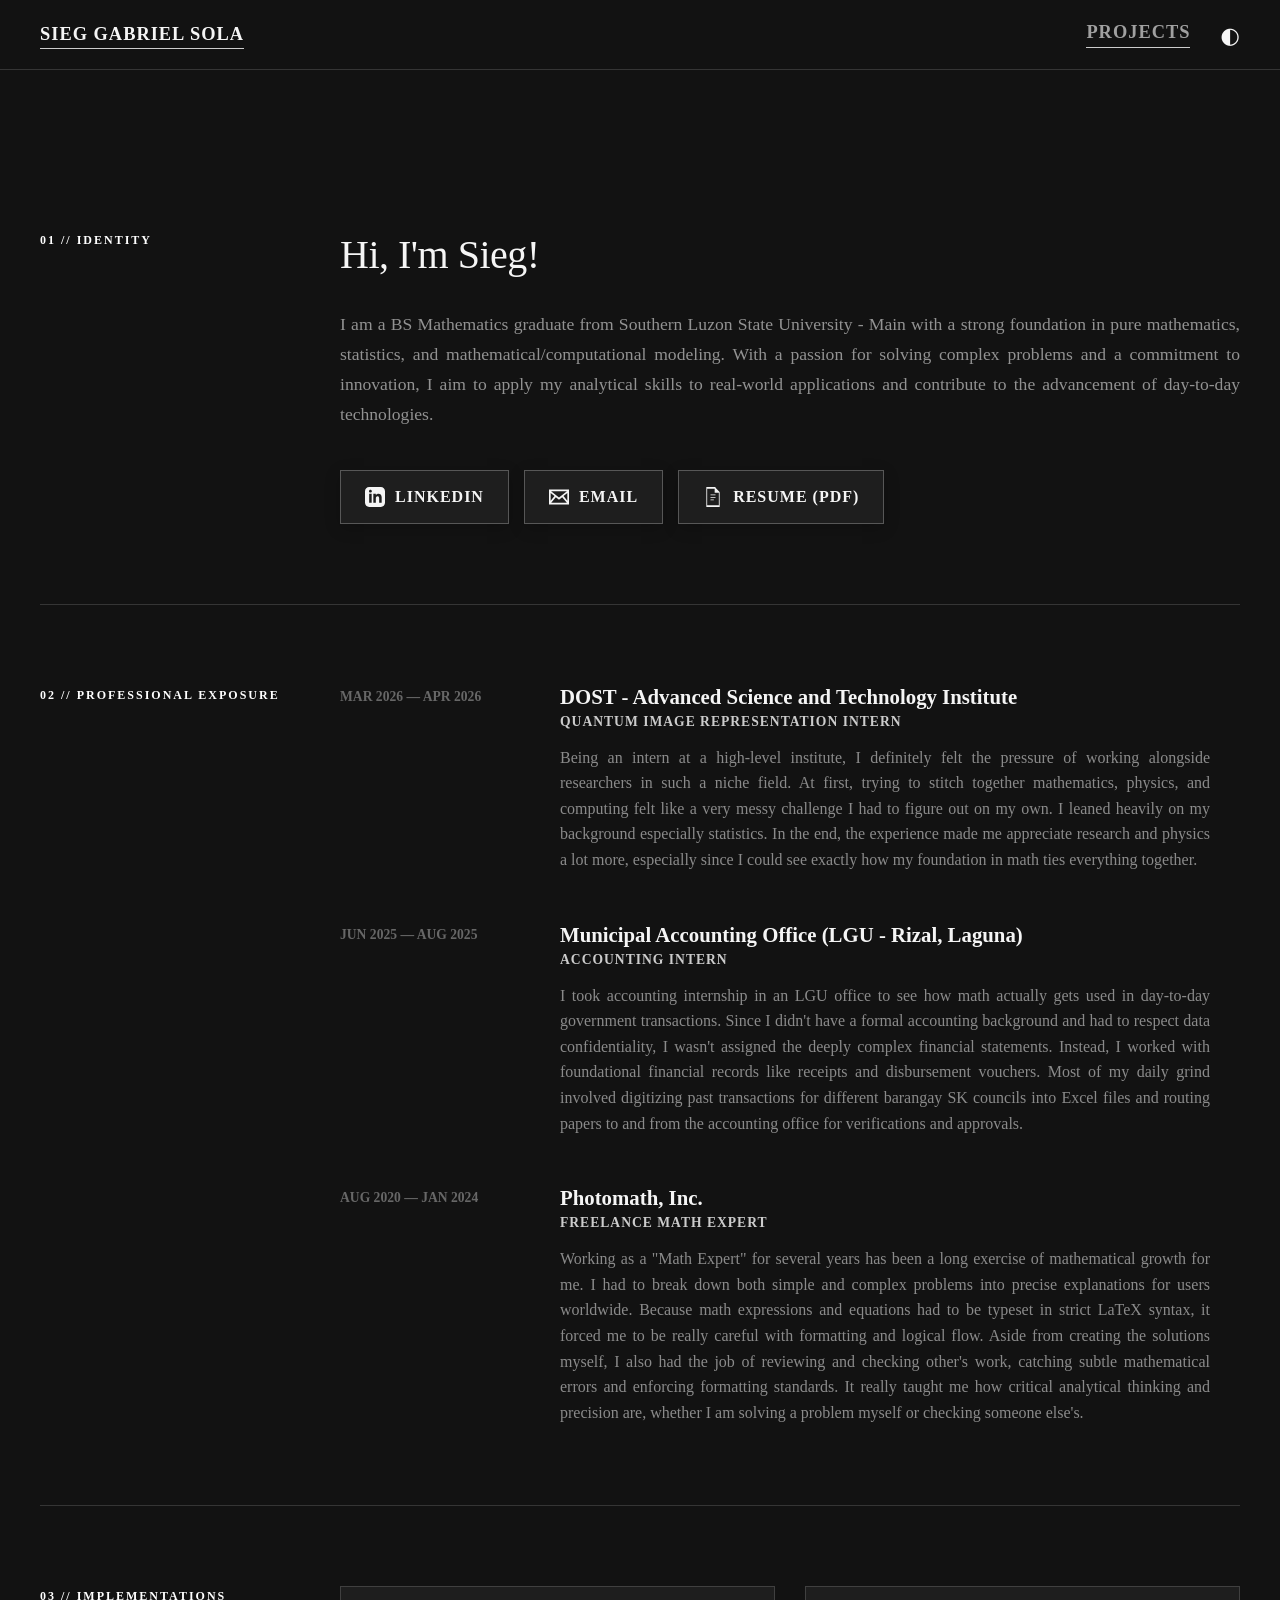
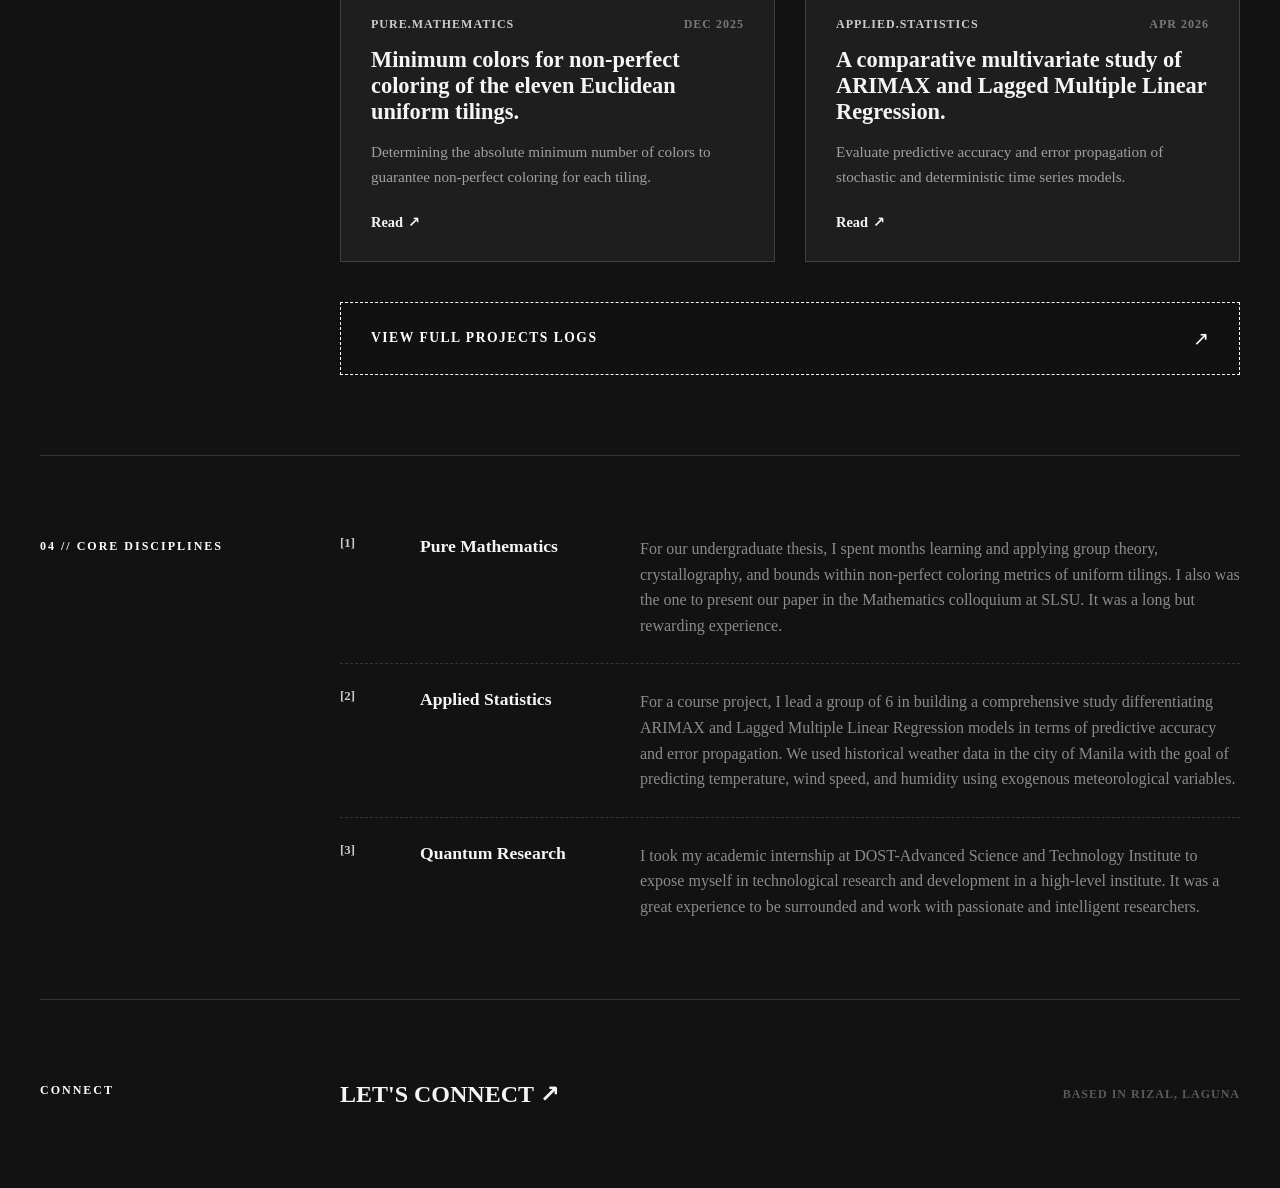
==== index.html @ 4a2f518e "revamp" ====
<!DOCTYPE html>
<html lang="en">

<head>
    <meta charset="UTF-8">
    <meta name="viewport" content="width=device-width, initial-scale=1.0">
    <title>Sieg Gabriel Sola</title>
    <link rel="stylesheet" href="style.css?v=2.0">
    <script>
        // Apply theme before paint to avoid flash
        (function() {
            var t = localStorage.getItem('theme') || 'dark';
            document.documentElement.setAttribute('data-theme', t);
        })();
    </script>
</head>

<body id="top">

    <nav class="top-banner">
        <div class="banner-inner">
            <div class="banner-brand">
                <a href="#top">Sieg Gabriel Sola</a>
            </div>
            <div class="banner-right">
                <a href="projects.html" class="nav-link">Projects</a>
                <button id="theme-toggle" class="theme-btn" aria-label="Toggle Theme">&#9680;</button>
            </div>
        </div>
    </nav>

    <div class="global-wrapper">

        <!-- 01 // IDENTITY -->
        <section class="intro-block">
            <div class="intro-grid">
                <div class="col-left">
                    <span class="section-index">01 // IDENTITY</span>
                </div>
                <div class="col-right">
                    <div class="identity-content">
                        <div class="identity-left-col">
                            <div class="identity-text">
                                <h1 class="hero-statement">
                                    Hi, I'm Sieg!
                                </h1>
                                <p class="hero-subtext">
                                    I am a BS Mathematics graduate from Southern Luzon State University - Main with a
                                    strong foundation in pure mathematics, statistics, and mathematical/computational
                                    modeling.
                                    With a passion for solving complex problems and a commitment to innovation,
                                    I aim to apply my analytical skills to real-world applications and contribute
                                    to the advancement of day-to-day technologies.
                                </p>
                            </div>
                            <div class="hero-action-links">
                                <a href="https://www.linkedin.com/in/sieg-gabriel-sola" target="_blank"
                                    class="hero-btn">
                                    <svg xmlns="http://www.w3.org/2000/svg" width="20" height="20" viewBox="0 0 24 24"
                                        fill="currentColor">
                                        <path
                                            d="M19 0h-14c-2.761 0-5 2.239-5 5v14c0 2.761 2.239 5 5 5h14c2.762 0 5-2.239 5-5v-14c0-2.761-2.238-5-5-5zm-11 19h-3v-11h3v11zm-1.5-12.268c-.966 0-1.75-.79-1.75-1.764s.784-1.764 1.75-1.764 1.75.79 1.75 1.764-.783 1.764-1.75 1.764zm13.5 12.268h-3v-5.604c0-3.368-4-3.113-4 0v5.604h-3v-11h3v1.765c1.396-2.586 7-2.777 7 2.476v6.759z" />
                                    </svg>
                                    LinkedIn
                                </a>
                                <a href="mailto:sieggabrielsola12@gmail.com" class="hero-btn">
                                    <svg xmlns="http://www.w3.org/2000/svg" width="20" height="20" viewBox="0 0 24 24"
                                        fill="currentColor">
                                        <path
                                            d="M0 3v18h24v-18h-24zm6.623 7.929l-4.623 5.712v-9.458l4.623 3.746zm-4.141-5.929h19.035l-9.517 7.713-9.518-7.713zm5.694 7.188l3.824 3.099 3.83-3.104 5.612 6.817h-18.779l5.513-6.812zm9.208-1.264l4.616-3.741v9.348l-4.616-5.607z" />
                                    </svg>
                                    Email
                                </a>
                                <a href="Sieg Gabriel Sola Resume.pdf" target="_blank" class="hero-btn">
                                    <svg xmlns="http://www.w3.org/2000/svg" width="20" height="20" viewBox="0 0 24 24"
                                        fill="currentColor">
                                        <path
                                            d="M14 2v5h5v15h-14v-20h9zm1-2h-11v24h16v-18l-5-5zm-2 16h-4v-1h4v1zm2-3h-6v-1h6v1zm0-3h-6v-1h6v1z" />
                                    </svg>
                                    Resume (PDF)
                                </a>
                            </div>
                        </div>
                    </div>
                </div>
            </div>
        </section>

        <!-- 02 // PROFESSIONAL EXPOSURE -->
        <section class="grid-section">
            <div class="section-row">
                <div class="col-left">
                    <span class="section-index">02 // PROFESSIONAL EXPOSURE</span>
                </div>
                <div class="col-right">

                    <div class="timeline-item">
                        <div class="timeline-meta">MAR 2026 &mdash; APR 2026</div>
                        <div class="timeline-body">
                            <h3>DOST - Advanced Science and Technology Institute</h3>
                            <span class="role-title">Quantum Image Representation Intern</span>
                            <p>Being an intern at a high-level institute, I definitely felt the
                                pressure of working alongside researchers in such a niche field.
                                At first, trying to stitch together mathematics, physics, and computing
                                felt like a very messy challenge I had to figure out on my own.
                                I leaned heavily on my background especially statistics. In the end,
                                the experience made me appreciate research and physics a lot more,
                                especially since I could see exactly how my foundation in math ties
                                everything together.
                            </p>
                        </div>
                    </div>

                    <div class="timeline-item">
                        <div class="timeline-meta">JUN 2025 &mdash; AUG 2025</div>
                        <div class="timeline-body">
                            <h3>Municipal Accounting Office (LGU - Rizal, Laguna)</h3>
                            <span class="role-title">ACCOUNTING INTERN</span>
                            <p>I took accounting internship in an LGU office to see how math actually
                                gets used in day-to-day government transactions. Since I didn't have a formal
                                accounting background and had to respect data confidentiality, I wasn't assigned
                                the deeply complex financial statements. Instead, I worked with foundational financial
                                records
                                like receipts and disbursement vouchers. Most of my daily grind involved digitizing
                                past transactions for different barangay SK councils into Excel files and routing
                                papers to and from the accounting office for verifications and approvals.
                            </p>
                        </div>
                    </div>

                    <div class="timeline-item">
                        <div class="timeline-meta">AUG 2020 &mdash; JAN 2024</div>
                        <div class="timeline-body">
                            <h3>Photomath, Inc.</h3>
                            <span class="role-title">FREELANCE MATH EXPERT</span>
                            <p>Working as a "Math Expert" for several years has been a long exercise of mathematical
                                growth for me. I had to break down both simple and complex problems into precise
                                explanations for users worldwide. Because math expressions and equations had to be
                                typeset in
                                strict LaTeX syntax, it forced me to be really careful with formatting and logical flow.
                                Aside
                                from creating the solutions myself, I also had the job of reviewing and checking other's
                                work, catching subtle mathematical errors and enforcing formatting standards. It really
                                taught me how
                                critical analytical thinking and precision are, whether I am solving a problem myself or
                                checking
                                someone else's.
                            </p>
                        </div>
                    </div>

                </div>
            </div>
        </section>

        <!-- 03 // INVENTIONS -->
        <section class="grid-section" id="projects-hook">
            <div class="section-row">
                <div class="col-left">
                    <span class="section-index">03 // IMPLEMENTATIONS</span>
                </div>
                <div class="col-right">
                    <div class="projects-hook-container">
                        <a href="projects.html#tiling" class="project-hook-item">
                            <div class="project-header">
                                <span class="project-tag-yellow">PURE.MATHEMATICS</span>
                                <span class="project-date">DEC 2025</span>
                            </div>
                            <h3 class="project-title">Minimum colors for non-perfect coloring of the eleven Euclidean
                                uniform tilings.</h3>
                            <p class="project-summary">Determining the absolute minimum number of colors to guarantee
                                non-perfect coloring for each tiling.</p>
                            <span class="project-explore-link">Read <span class="btn-arrow">&#x2197;</span></span>
                        </a>

                        <a href="projects.html#weather" class="project-hook-item">
                            <div class="project-header">
                                <span class="project-tag-yellow">APPLIED.STATISTICS</span>
                                <span class="project-date">APR 2026</span>
                            </div>
                            <h3 class="project-title">A comparative multivariate study of ARIMAX and Lagged Multiple
                                Linear Regression.</h3>
                            <p class="project-summary">Evaluate predictive accuracy and error propagation of stochastic
                                and deterministic time series models.</p>
                            <span class="project-explore-link">Read <span class="btn-arrow">&#x2197;</span></span>
                        </a>
                    </div>

                    <div class="projects-redirect-cta">
                        <a href="projects.html" class="big-redirect-btn">
                            <span class="btn-text">VIEW FULL PROJECTS LOGS</span>
                            <span class="btn-arrow">&#x2197;</span>
                        </a>
                    </div>
                </div>
            </div>
        </section>

        <!-- 04 // DOMAINS -->
        <section class="grid-section">
            <div class="section-row">
                <div class="col-left">
                    <span class="section-index">04 // CORE DISCIPLINES</span>
                </div>
                <div class="col-right">
                    <div class="metrics-container">
                        <div class="metric-row">
                            <span class="metric-num">[1]</span>
                            <span class="metric-label">Pure Mathematics</span>
                            <p class="metric-desc">For our undergraduate thesis, I spent months learning and applying
                                group theory, crystallography, and bounds within
                                non-perfect coloring metrics of uniform tilings. I also was the one to present our paper
                                in the Mathematics colloquium at SLSU. It was a long but rewarding experience.
                            </p>
                        </div>
                        <div class="metric-row">
                            <span class="metric-num">[2]</span>
                            <span class="metric-label">Applied Statistics</span>
                            <p class="metric-desc">For a course project, I lead a group of 6 in building a comprehensive
                                study differentiating ARIMAX and Lagged Multiple Linear Regression models in terms of
                                predictive accuracy and error propagation. We used historical weather data in the city
                                of Manila
                                with the goal of
                                predicting temperature, wind speed, and humidity using exogenous meteorological
                                variables.
                            </p>
                        </div>
                        <div class="metric-row">
                            <span class="metric-num">[3]</span>
                            <span class="metric-label">Quantum Research</span>
                            <p class="metric-desc">I took my academic internship at DOST-Advanced Science and
                                Technology Institute to expose myself in technological research and development
                                in a high-level institute. It was a great experience to be surrounded and work with
                                passionate and intelligent researchers.
                            </p>
                        </div>
                    </div>
                </div>
            </div>
        </section>

        <!-- 05 // FOOTPRINT -->
        <footer class="site-footer">
            <div class="footer-grid">
                <div class="col-left">
                    <span class="section-index">CONNECT</span>
                </div>
                <div class="col-right contact-footer">
                    <a href="mailto:sieggabrielsola12@gmail.com" class="action-link">LET'S CONNECT <span class="btn-arrow">&#x2197;</span></a>
                    <span class="copyright">BASED IN RIZAL, LAGUNA</span>
                </div>
            </div>
        </footer>

    </div>

    <script>
        document.addEventListener('DOMContentLoaded', () => {
            const themeToggle = document.getElementById('theme-toggle');
            if (themeToggle) {
                themeToggle.addEventListener('click', () => {
                    const current = document.documentElement.getAttribute('data-theme');
                    const next = current === 'dark' ? 'light' : 'dark';
                    document.documentElement.setAttribute('data-theme', next);
                    localStorage.setItem('theme', next);
                });
            }
        });

        // Sync theme across tabs
        window.addEventListener('storage', (e) => {
            if (e.key === 'theme') {
                document.documentElement.setAttribute('data-theme', e.newValue);
            }
        });
    </script>
</body>

</html>
---- style.css ----
@import url('https://fonts.googleapis.com/css2?family=Lora:ital,wght@0,400..700;1,400..700&display=swap');

/* Clean Editorial Structural Palette (Monochrome NYT Theme) */
:root {
    --canvas: #FFFFFF;
    --canvas-card: #F8F9FA;
    --ink-dark: #121212;
    --ink-muted: #555555;
    --accent-primary: #000000;
    --accent-secondary: #333333;
    --grid-line: rgba(0, 0, 0, 0.1);
}

[data-theme="dark"] {
    --canvas: #121212;
    --canvas-card: #1E1E1E;
    --ink-dark: #F5F5F5;
    --ink-muted: #A0A0A0;
    --accent-primary: #FFFFFF;
    --accent-secondary: #CCCCCC;
    --grid-line: rgba(255, 255, 255, 0.15);
}

/* Reset and Global Parameters */
* {
    margin: 0;
    padding: 0;
    box-sizing: border-box;
}

html {
    scroll-behavior: smooth;
    font-family: Georgia, serif;
    background-color: var(--canvas);
    color: var(--ink-dark);
    scrollbar-color: var(--accent-secondary) var(--canvas);
    scrollbar-width: thin;
}

::-webkit-scrollbar {
    width: 8px;
}

::-webkit-scrollbar-track {
    background: var(--canvas);
}

::-webkit-scrollbar-thumb {
    background: var(--accent-secondary);
    border-radius: 4px;
}

::-webkit-scrollbar-thumb:hover {
    background: var(--accent-primary);
}

body {
    padding-top: 110px;
    background-color: var(--canvas);
    color: var(--ink-dark);
    transition: background-color 0.3s ease, color 0.3s ease;
}

/* Top Opaque Minimal Banner */
.top-banner {
    position: fixed;
    top: 0;
    left: 0;
    right: 0;
    width: 100%;
    height: 70px;
    background: var(--canvas);
    border-bottom: 1px solid var(--grid-line);
    color: var(--ink-dark);
    z-index: 100;
    display: flex;
    align-items: center;
    transition: background-color 0.3s ease, border-color 0.3s ease;
}

/* Theme Toggle Button */
.theme-btn {
    background: none;
    border: none;
    color: var(--ink-dark);
    font-size: 1.4rem;
    cursor: pointer;
    margin-left: 30px;
    display: flex;
    align-items: center;
    justify-content: center;
    transition: transform 0.3s ease, color 0.3s ease;
    padding: 0;
    font-family: system-ui, -apple-system, sans-serif;
}

.theme-btn:hover {
    transform: rotate(20deg) scale(1.1);
    color: var(--accent-secondary);
}

.banner-inner {
    width: 100%;
    max-width: 1300px;
    margin: 0 auto;
    padding: 0 40px;
    display: flex;
    justify-content: space-between;
    align-items: center;
}

.banner-left {
    display: flex;
    justify-content: flex-start;
}

.banner-right {
    display: flex;
    justify-content: flex-end;
}

.banner-brand {
    font-family: Georgia, serif;
    font-size: 1.15rem;
    font-weight: 700;
    letter-spacing: 1px;
    text-transform: uppercase;
    text-align: center;
}

.banner-brand a {
    color: var(--ink-dark);
    text-decoration: none;
    position: relative;
    padding-bottom: 4px;
    border-bottom: 1.5px solid var(--accent-secondary);
    transition: all 0.2s ease;
}

.banner-brand a:hover {
    color: var(--ink-dark);
    text-shadow: 0 0 10px rgba(100, 100, 100, 0.8), 0 0 20px rgba(0, 0, 0, 0.5);
    border-bottom-color: var(--accent-primary);
}

.nav-link {
    font-family: Georgia, serif;
    font-size: 1.15rem;
    font-weight: 700;
    letter-spacing: 1px;
    text-decoration: none;
    color: var(--ink-muted);
    text-transform: uppercase;
    position: relative;
    padding-bottom: 4px;
    border-bottom: 1.5px solid var(--accent-secondary);
    transition: all 0.2s ease;
}

.nav-link:hover {
    color: var(--ink-dark);
    text-shadow: 0 0 10px rgba(100, 100, 100, 0.8), 0 0 20px rgba(0, 0, 0, 0.5);
    border-bottom-color: var(--accent-primary);
}

.nav-link.active {
    color: var(--accent-primary);
    border-bottom-color: var(--accent-primary);
}

/* Header Swap Animations for SPA Transition Feel */
@keyframes slideBrandFromRight {
    from {
        transform: translateX(180px);
        opacity: 0.3;
    }

    to {
        transform: translateX(0);
        opacity: 1;
    }
}

@keyframes slideLinkFromLeft {
    from {
        transform: translateX(-180px);
        opacity: 0.3;
    }

    to {
        transform: translateX(0);
        opacity: 1;
    }
}

.top-banner .banner-brand {
    animation: slideBrandFromRight 0.8s cubic-bezier(0.16, 1, 0.3, 1) forwards;
}

.top-banner .banner-right {
    animation: slideLinkFromLeft 0.8s cubic-bezier(0.16, 1, 0.3, 1) forwards;
}

/* Base Structural Grid Blueprint */
.global-wrapper {
    max-width: 1300px;
    margin: 0 auto;
    padding: 0 40px;
}

/* Asymmetric Columns Configuration */
.intro-grid,
.section-row,
.footer-grid {
    display: grid;
    grid-template-columns: 25% 75%;
    padding: 80px 0;
    border-top: 1px solid var(--grid-line);
}

/* Left Column: Fixed structural anchors */
.col-left {
    padding-right: 20px;
}

.section-index {
    font-size: 0.75rem;
    font-weight: 700;
    letter-spacing: 2px;
    color: var(--accent-primary);
}

/* Section 1 Specifications: The Identity Statement */
.intro-block {
    margin-top: 40px;
}

.intro-block .intro-grid {
    border-top: none;
    /* First block has clean headspace */
}

.identity-content {
    display: grid;
    grid-template-columns: 1fr;
    gap: 40px;
    align-items: stretch;
    max-width: 900px;
}

.hero-statement {
    font-size: 2.5rem;
    font-weight: 500;
    line-height: 1.25;
    letter-spacing: -0.5px;
    color: var(--ink-dark);
}

.hero-subtext {
    margin-top: 30px;
    font-size: 1.1rem;
    line-height: 1.7;
    color: var(--ink-muted);
    opacity: 0.9;
    text-align: justify;
}

/* Hero Action Links */
.hero-action-links {
    display: flex;
    flex-direction: row;
    flex-wrap: wrap;
    gap: 15px;
    margin-top: 40px;
    justify-content: flex-start;
}

.hero-btn svg {
    margin-right: 10px;
    transition: transform 0.3s cubic-bezier(0.16, 1, 0.3, 1);
}

.hero-btn:hover svg {
    transform: scale(1.15) rotate(-5deg);
}

.hero-btn {
    display: flex;
    align-items: center;
    justify-content: center;
    background-color: rgba(255, 255, 255, 0.05);
    border: 1px solid rgba(255, 255, 255, 0.25);
    border-radius: 0px;
    padding: 16px 24px;
    color: var(--ink-dark);
    text-decoration: none;
    font-size: 1rem;
    font-weight: 600;
    letter-spacing: 1px;
    text-transform: uppercase;
    transition: all 0.3s cubic-bezier(0.16, 1, 0.3, 1);
    box-shadow: 0 4px 15px rgba(0, 0, 0, 0.2);
}

.hero-btn:hover {
    border-color: var(--accent-secondary);
    color: var(--canvas);
    background-color: var(--accent-secondary);
    transform: translateY(-3px);
    box-shadow:
        0 10px 25px rgba(100, 100, 100, 0.25),
        0 0 0 1px var(--accent-secondary);
}

/* Section 2 Specifications: Domain Split Metrics */
.metrics-container {
    display: flex;
    flex-direction: column;
}

.metric-row {
    display: grid;
    grid-template-columns: 80px 220px 1fr;
    padding: 25px 0;
    border-bottom: 1px dashed var(--grid-line);
}

.metric-row:first-child {
    padding-top: 0;
}

.metric-row:last-child {
    border-bottom: none;
    padding-bottom: 0;
}

.metric-num {
    font-size: 0.8rem;
    font-weight: 700;
    color: var(--accent-secondary);
}

.metric-label {
    font-size: 1.1rem;
    font-weight: 600;
    color: var(--ink-dark);
}

.metric-desc {
    font-size: 1rem;
    line-height: 1.6;
    color: var(--ink-muted);
    opacity: 0.85;
}

/* Section 3 Specifications: Clean Chronology Timeline */
.timeline-item {
    display: grid;
    grid-template-columns: 220px 1fr;
    margin-bottom: 50px;
}

.timeline-item:last-child {
    margin-bottom: 0;
}

.timeline-meta {
    font-size: 0.85rem;
    font-weight: 700;
    color: var(--ink-muted);
    opacity: 0.6;
    padding-top: 4px;
}

.timeline-body h3 {
    font-size: 1.3rem;
    font-weight: 600;
    color: var(--ink-dark);
}

.role-title {
    display: inline-block;
    font-size: 0.85rem;
    font-weight: 600;
    text-transform: uppercase;
    letter-spacing: 1px;
    color: var(--accent-secondary);
    margin: 5px 0 15px 0;
}

.timeline-body p {
    font-size: 1rem;
    line-height: 1.6;
    color: var(--ink-muted);
    opacity: 0.85;
    max-width: 650px;
    text-align: justify;
}

/* Footer Specifications */
.contact-footer {
    display: flex;
    justify-content: space-between;
    align-items: center;
}

.action-link {
    font-size: 1.5rem;
    font-weight: 700;
    color: var(--ink-dark);
    text-decoration: none;
    transition: color 0.2s ease;
}

.action-link:hover {
    color: var(--accent-secondary);
}

.copyright {
    font-size: 0.75rem;
    font-weight: 600;
    letter-spacing: 1px;
    color: var(--ink-muted);
    opacity: 0.5;
}

/* Responsive Framework for Mobile viewports */
@media (max-width: 850px) {
    body {
        padding-top: 96px;
    }

    .top-banner {
        top: 16px;
        left: 16px;
        right: 16px;
        width: calc(100% - 32px);
        height: 64px;
        border-radius: 32px;
    }

    .global-wrapper {
        padding: 0 24px;
    }

    .banner-inner {
        padding: 0 20px;
        display: flex;
        justify-content: space-between;
        align-items: center;
    }

    .banner-left {
        display: none;
    }

    .banner-brand {
        font-size: 1rem;
        text-align: left;
    }

    .intro-grid,
    .section-row,
    .footer-grid {
        grid-template-columns: 1fr;
        gap: 20px;
        padding: 50px 0;
    }

    .hero-statement {
        font-size: 1.8rem;
    }

    .identity-content {
        grid-template-columns: 1fr;
        gap: 30px;
    }

    .profile-frame {
        max-width: 280px;
        margin: 0 auto;
        aspect-ratio: 3/4;
    }

    .metric-row {
        grid-template-columns: 1fr;
        gap: 8px;
        padding: 20px 0;
    }

    .metric-num {
        margin-bottom: 4px;
    }

    .timeline-item {
        grid-template-columns: 1fr;
        gap: 10px;
        margin-bottom: 40px;
    }

    .contact-footer {
        flex-direction: column;
        align-items: flex-start;
        gap: 30px;
    }
}

/* Projects Hook Section Styling */
.projects-hook-container {
    display: grid;
    grid-template-columns: repeat(2, 1fr);
    gap: 30px;
    margin-bottom: 40px;
}

.project-hook-item {
    background-color: var(--canvas-card);
    border: 1px solid var(--grid-line);
    border-radius: 0;
    padding: 30px;
    display: flex;
    flex-direction: column;
    transition: all 0.3s cubic-bezier(0.16, 1, 0.3, 1);
    text-decoration: none;
}

.project-hook-item:hover {
    transform: translateY(-4px);
    border-color: var(--accent-primary);
    box-shadow: 0 10px 30px rgba(0, 0, 0, 0.05);
}

.project-header {
    display: flex;
    justify-content: space-between;
    align-items: center;
    margin-bottom: 15px;
    font-size: 0.75rem;
    font-weight: 700;
    letter-spacing: 1px;
}

.project-tag-yellow {
    color: var(--accent-secondary);
    font-family: Georgia, serif;
}

.project-tag-green {
    color: var(--accent-primary);
    font-family: Georgia, serif;
}

.project-date {
    color: var(--ink-muted);
    opacity: 0.7;
}

.project-title {
    font-size: 1.4rem;
    font-weight: 600;
    margin-bottom: 15px;
    color: var(--ink-dark);
}

.project-summary {
    font-size: 0.95rem;
    line-height: 1.6;
    color: var(--ink-muted);
    margin-bottom: 25px;
    flex-grow: 1;
}

.project-explore-link {
    font-size: 0.9rem;
    font-weight: 600;
    color: var(--ink-dark);
    text-decoration: none;
    display: inline-flex;
    align-items: center;
    gap: 5px;
    transition: color 0.2s ease;
}

.project-explore-link:hover {
    color: var(--accent-primary);
}

/* Giant Redirect CTA */
.projects-redirect-cta {
    margin-top: 20px;
}

.big-redirect-btn {
    display: flex;
    justify-content: space-between;
    align-items: center;
    background-color: rgba(0, 0, 0, 0.04);
    border: 1px dashed var(--accent-primary);
    padding: 24px 30px;
    border-radius: 0;
    text-decoration: none;
    transition: all 0.2s ease;
}

.big-redirect-btn:hover {
    background-color: rgba(0, 0, 0, 0.08);
    border-style: solid;
    box-shadow: 0 0 15px rgba(0, 0, 0, 0.1);
}

.big-redirect-btn .btn-text {
    font-size: 0.85rem;
    font-weight: 700;
    letter-spacing: 1.5px;
    color: var(--accent-primary);
}

.btn-arrow {
    font-family: system-ui, -apple-system, sans-serif;
}

.big-redirect-btn .btn-arrow {
    font-size: 1.2rem;
    color: var(--accent-primary);
    transition: transform 0.2s ease;
}

.big-redirect-btn:hover .btn-arrow {
    transform: translate(3px, -3px);
    color: var(--accent-secondary);
}

/* Blogspot Archive Layout */
.blog-header {
    text-align: center;
    padding: 60px 0 40px 0;
    border-bottom: 1px solid var(--grid-line);
    margin-bottom: 40px;
}

.blog-title {
    font-family: Georgia, serif;
    font-size: 2.2rem;
    font-weight: 600;
    letter-spacing: -0.5px;
    color: var(--ink-dark);
    margin-bottom: 10px;
}

.blog-description {
    font-size: 1.1rem;
    color: var(--ink-muted);
    max-width: 600px;
    margin: 0 auto;
    line-height: 1.6;
}

.blog-container {
    display: block;
    padding-bottom: 80px;
}

.blog-main {
    display: flex;
    flex-direction: column;
    gap: 50px;
}

.blog-post {
    border-bottom: 1px solid var(--grid-line);
    padding: 20px 0;
    transition: all 0.4s ease;
}

.blog-post:last-child {
    border-bottom: 1px solid var(--grid-line);
}

.post-meta {
    font-size: 0.8rem;
    font-weight: 700;
    color: var(--accent-secondary);
    letter-spacing: 1.5px;
    margin-bottom: 15px;
    display: flex;
    align-items: center;
    gap: 15px;
    flex-wrap: wrap;
}

.post-meta .post-date {
    color: var(--ink-muted);
    opacity: 0.7;
}

.post-title {
    font-family: Georgia, serif;
    font-size: 1.8rem;
    font-weight: 600;
    color: var(--ink-dark);
    margin-bottom: 20px;
    line-height: 1.3;
}

.post-content {
    font-size: 1.05rem;
    line-height: 1.8;
    color: var(--ink-muted);
}

.post-content p {
    margin-bottom: 20px;
    text-align: justify;
}

.post-content h4 {
    font-family: Georgia, serif;
    font-size: 1.3rem;
    color: var(--ink-dark);
    margin: 30px 0 15px 0;
}

.post-content code {
    font-family: Georgia, serif;
    background-color: var(--canvas-card);
    padding: 2px 6px;
    border-radius: 4px;
    color: var(--accent-secondary);
    font-size: 0.9em;
}

.post-content pre {
    background-color: var(--canvas-card);
    border: 1px solid var(--grid-line);
    padding: 20px;
    border-radius: 6px;
    overflow-x: auto;
    margin: 25px 0;
}

.post-content pre code {
    background-color: transparent;
    padding: 0;
    color: #e2e8f0;
}

/* Post Tiling Mock Graphic */
.tiling-graphic {
    background-color: var(--canvas-card);
    border: 1px solid var(--grid-line);
    height: 180px;
    border-radius: 6px;
    margin: 20px 0;
    display: flex;
    align-items: center;
    justify-content: center;
    position: relative;
    overflow: hidden;
}

.tiling-grid-mock {
    display: grid;
    grid-template-columns: repeat(8, 40px);
    grid-template-rows: repeat(4, 40px);
    gap: 4px;
    opacity: 0.85;
}

.tile {
    width: 40px;
    height: 40px;
    border: 1px solid rgba(255, 255, 255, 0.15);
    background-color: rgba(0, 0, 0, 0.05);
    transition: all 0.3s ease;
}

.tile.active-green {
    background-color: rgba(0, 0, 0, 0.3);
    border-color: var(--accent-primary);
}

.tile.active-gold {
    background-color: rgba(100, 100, 100, 0.25);
    border-color: var(--accent-secondary);
}

.post-footer {
    display: flex;
    justify-content: space-between;
    align-items: center;
    margin-top: 30px;
    font-size: 0.85rem;
    font-weight: 700;
}

.post-tags {
    display: flex;
    gap: 10px;
}

.tag-badge {
    background-color: var(--canvas-card);
    border: 1px solid var(--grid-line);
    color: var(--ink-muted);
    padding: 4px 10px;
    border-radius: 12px;
    text-transform: uppercase;
    font-size: 0.7rem;
    letter-spacing: 1px;
}

/* Blog Sidebar */
.blog-sidebar {
    display: flex;
    flex-direction: column;
    gap: 40px;
}

.sidebar-widget {
    background-color: var(--canvas-card);
    border: 1px solid var(--grid-line);
    border-radius: 8px;
    padding: 25px;
}

.widget-title {
    font-family: Georgia, serif;
    font-size: 0.85rem;
    font-weight: 700;
    letter-spacing: 1.5px;
    color: var(--accent-primary);
    border-bottom: 1px solid var(--grid-line);
    padding-bottom: 12px;
    margin-bottom: 15px;
    text-transform: uppercase;
}

.profile-widget {
    display: flex;
    flex-direction: column;
    align-items: center;
    text-align: center;
}

.profile-avatar {
    width: 80px;
    height: 80px;
    border-radius: 50%;
    background: linear-gradient(135deg, var(--accent-primary), var(--accent-secondary));
    margin-bottom: 15px;
    display: flex;
    align-items: center;
    justify-content: center;
    font-family: Georgia, serif;
    font-size: 2.2rem;
    color: var(--canvas);
    font-weight: bold;
}

.profile-name {
    font-family: Georgia, serif;
    font-size: 1.2rem;
    color: var(--ink-dark);
    margin-bottom: 8px;
}

.profile-bio {
    font-size: 0.85rem;
    line-height: 1.6;
    color: var(--ink-muted);
    margin-bottom: 15px;
}

.profile-location {
    font-size: 0.75rem;
    font-weight: 700;
    color: var(--accent-secondary);
    letter-spacing: 1px;
}

.archive-list,
.labels-list {
    list-style: none;
}

.archive-list li,
.labels-list li {
    margin-bottom: 12px;
    font-size: 0.9rem;
}

.archive-list li:last-child,
.labels-list li:last-child {
    margin-bottom: 0;
}

.archive-link,
.label-link {
    text-decoration: none;
    color: var(--ink-muted);
    display: flex;
    justify-content: space-between;
    transition: color 0.2s ease;
}

.archive-link:hover,
.label-link:hover {
    color: var(--accent-secondary);
}

.link-count {
    color: var(--accent-primary);
    font-weight: bold;
}

@media (max-width: 992px) {
    .blog-container {
        grid-template-columns: 1fr;
        gap: 40px;
    }
}

@media (max-width: 768px) {
    .projects-hook-container {
        grid-template-columns: 1fr;
        gap: 20px;
    }

    .blog-title {
        font-size: 1.8rem;
    }

    .post-title {
        font-size: 1.5rem;
    }
}

@media (max-width: 600px) {
    .banner-brand {
        font-size: 0.85rem;
    }

    .nav-link {
        font-size: 0.85rem;
        letter-spacing: 1px;
    }

    .hero-action-links {
        flex-direction: column;
        align-items: stretch;
    }

    .hero-btn {
        width: 100%;
        justify-content: center;
    }
}

/* Interactive Projects Page Accordion & TOC Widget Styling */
.post-clickable-title {
    cursor: pointer;
    padding: 20px 0;
    transition: all 0.3s ease;
    border-bottom: 1px dashed var(--grid-line);
}

.blog-post .post-clickable-title {
    border-bottom: none;
}

.post-clickable-title:hover .post-title {
    color: var(--accent-primary);
    text-shadow: 0 0 10px rgba(0, 0, 0, 0.25);
}

.blog-post {
}

.post-content-expandable {
    display: none;
    position: relative;
    padding-top: 30px;
}

.blog-post.expanded .post-content-expandable {
    display: block;
}

/* Sidebar TOC Widget styles */
.blog-sidebar {
    position: sticky;
    top: 120px;
    height: fit-content;
}

.toc-widget {
    background-color: var(--canvas-card);
    border: 1px solid var(--grid-line);
    border-radius: 8px;
    padding: 16px 20px;
}

.toc-list {
    list-style: none;
    display: flex;
    flex-direction: column;
    gap: 10px;
}

.toc-link {
    display: flex;
    align-items: center;
    gap: 10px;
    font-family: Georgia, serif;
    font-size: 0.85rem;
    font-weight: 700;
    text-transform: uppercase;
    text-decoration: none;
    color: var(--ink-muted);
    padding: 8px 12px;
    border-left: 2px solid transparent;
    transition: all 0.3s cubic-bezier(0.16, 1, 0.3, 1);
    background-color: transparent;
}

.toc-link:hover {
    color: var(--accent-secondary);
    padding-left: 16px;
}

.toc-link.active {
    color: var(--accent-primary);
    border-left-color: var(--accent-primary);
    background-color: rgba(0, 0, 0, 0.04);
    padding-left: 16px;
    text-shadow: 0 0 10px rgba(0, 0, 0, 0.2);
}

.toc-num {
    font-family: Georgia, serif;
    font-size: 0.72rem;
    opacity: 0.7;
    font-weight: bold;
}

/* Widget title adjustments */
.toc-widget .widget-title {
    font-size: 0.78rem;
    padding-bottom: 8px;
    margin-bottom: 12px;
}

/* Project Details - Abstract and Figures styling */
.project-abstract {
    background-color: rgba(255, 255, 255, 0.02);
    border-left: 3px solid var(--accent-primary);
    padding: 20px 24px;
    margin-bottom: 35px;
    border-radius: 0 8px 8px 0;
}

.abstract-title {
    font-family: Georgia, serif;
    font-size: 0.85rem;
    font-weight: 700;
    letter-spacing: 2px;
    color: var(--accent-secondary);
    margin-bottom: 10px;
}

.abstract-text {
    font-size: 1.05rem;
    line-height: 1.7;
    color: var(--ink-muted);
    text-align: justify;
    margin-bottom: 0 !important;
}

.abstract-coauthors {
    font-family: Georgia, serif;
    font-size: 0.9rem;
    color: var(--ink-muted);
    margin-top: 15px;
    opacity: 0.9;
    border-top: 1px solid rgba(255, 255, 255, 0.05);
    padding-top: 12px;
}

.abstract-coauthors strong {
    color: var(--accent-primary);
    font-weight: 600;
}

.project-figures {
    display: grid;
    grid-template-columns: repeat(2, 1fr);
    gap: 24px;
    margin-bottom: 30px;
}

.figure-card {
    background-color: var(--canvas-card);
    border: 1px solid var(--grid-line);
    border-radius: 8px;
    padding: 16px;
    display: flex;
    flex-direction: column;
    transition: all 0.3s ease;
}

.figure-card:hover {
    border-color: rgba(0, 0, 0, 0.3);
    box-shadow: 0 8px 24px rgba(0, 0, 0, 0.2);
    transform: translateY(-2px);
}

.figure-img-container {
    width: 100%;
    aspect-ratio: 16 / 10;
    background-color: var(--canvas);
    border-radius: 6px;
    overflow: hidden;
    margin-bottom: 12px;
    border: 1px solid rgba(255, 255, 255, 0.05);
    display: flex;
    align-items: center;
    justify-content: center;
}

.figure-img {
    width: 100%;
    height: 100%;
    object-fit: cover;
    opacity: 0.9;
    transition: all 0.3s ease;
}

.figure-card:hover .figure-img {
    opacity: 1;
    transform: scale(1.02);
}

.figure-caption {
    font-size: 0.85rem;
    line-height: 1.5;
    color: var(--ink-muted);
    opacity: 0.8;
}

.figure-label {
    font-weight: 700;
    color: var(--accent-secondary);
}

@media (max-width: 768px) {
    .project-figures {
        grid-template-columns: 1fr;
        gap: 20px;
    }
}

/* Single Figure Layout */
.project-single-figure {
    max-width: 800px;
    margin: 0 auto 35px auto;
}

.single-figure-card {
    background-color: var(--canvas-card);
    border: 1px solid var(--grid-line);
    border-radius: 8px;
    padding: 20px;
    transition: all 0.3s ease;
}

.single-figure-card:hover {
    border-color: rgba(0, 0, 0, 0.3);
    box-shadow: 0 8px 24px rgba(0, 0, 0, 0.2);
}

.single-figure-card .figure-img-container {
    aspect-ratio: 16 / 9;
    background-color: #ffffff;
    border: 1px solid rgba(255, 255, 255, 0.1);
    border-radius: 6px;
    overflow: hidden;
    margin-bottom: 12px;
    display: flex;
    align-items: center;
    justify-content: center;
}

.single-figure-card .figure-img {
    width: 100%;
    height: 100%;
    object-fit: contain;
    opacity: 0.95;
    transition: all 0.3s ease;
}

.single-figure-card:hover .figure-img {
    opacity: 1;
    transform: scale(1.01);
}

/* Read More Button styling */
.read-more-btn {
    font-family: Georgia, serif;
    font-size: 0.85rem;
    font-weight: 700;
    letter-spacing: 1.5px;
    color: var(--accent-secondary);
    text-decoration: none;
    padding: 8px 16px;
    border: 1px dashed var(--accent-secondary);
    border-radius: 4px;
    transition: all 0.3s ease;
    background-color: transparent;
}

.read-more-btn:hover {
    color: var(--canvas);
    background-color: var(--accent-secondary);
    border-style: solid;
    box-shadow: 0 0 12px rgba(100, 100, 100, 0.4);
    transform: translateY(-1px);
}

/* Zoom and Pan Controls styles */
.zoomable-container {
    position: relative;
    overflow: hidden;
    cursor: default;
}

.zoom-img-wrapper {
    width: 100%;
    height: 100%;
    display: flex;
    align-items: center;
    justify-content: center;
    overflow: hidden;
}

.zoom-img-wrapper .figure-img {
    user-select: none;
    -webkit-user-drag: none;
}

.zoom-controls {
    position: absolute;
    top: 12px;
    right: 12px;
    display: flex;
    gap: 6px;
    z-index: 20;
}

.zoom-btn {
    width: 32px;
    height: 32px;
    border-radius: 50%;
    background: rgba(255, 255, 255, 0.95);
    border: 1px solid rgba(0, 0, 0, 0.25);
    color: #122119;
    font-family: Georgia, serif;
    font-size: 1.1rem;
    font-weight: 700;
    display: flex;
    align-items: center;
    justify-content: center;
    cursor: pointer;
    box-shadow: 0 4px 12px rgba(0, 0, 0, 0.15);
    transition: all 0.2s ease;
    user-select: none;
}

.zoom-btn:hover {
    background: var(--accent-secondary);
    color: var(--canvas);
    border-color: var(--accent-secondary);
    transform: scale(1.05);
}

.zoom-btn:active {
    transform: scale(0.95);
}

/* ==========================================================================
   PDF Modal (Glassmorphism overlay & sleek dark forest styling)
   ========================================================================== */
.modal-overlay {
    position: fixed;
    top: 0;
    left: 0;
    width: 100%;
    height: 100%;
    background-color: rgba(10, 15, 13, 0.85);
    backdrop-filter: blur(12px);
    -webkit-backdrop-filter: blur(12px);
    z-index: 2000;
    display: flex;
    align-items: center;
    justify-content: center;
    opacity: 0;
    pointer-events: none;
    transition: opacity 0.4s cubic-bezier(0.16, 1, 0.3, 1);
}

.modal-overlay.active {
    opacity: 1;
    pointer-events: auto;
}

.modal-container {
    width: 90%;
    max-width: 1100px;
    height: 85vh;
    background-color: var(--canvas-card);
    border: 1px solid rgba(0, 0, 0, 0.25);
    border-radius: 12px;
    display: flex;
    flex-direction: column;
    box-shadow:
        0 24px 60px rgba(0, 0, 0, 0.6),
        0 0 50px rgba(0, 0, 0, 0.15);
    transform: scale(0.96) translateY(30px);
    transition: transform 0.4s cubic-bezier(0.16, 1, 0.3, 1);
    overflow: hidden;
}

.modal-overlay.active .modal-container {
    transform: scale(1) translateY(0);
}

.modal-header {
    display: flex;
    justify-content: space-between;
    align-items: center;
    padding: 18px 24px;
    border-bottom: 1px solid var(--grid-line);
    background-color: rgba(19, 27, 24, 0.8);
    backdrop-filter: blur(5px);
}

.modal-title {
    font-family: Georgia, serif;
    font-size: 1.1rem;
    font-weight: 600;
    letter-spacing: 1px;
    color: var(--ink-dark);
    display: flex;
    align-items: center;
    gap: 10px;
    text-transform: uppercase;
}

.modal-title::before {
    content: '';
    display: inline-block;
    width: 8px;
    height: 8px;
    border-radius: 50%;
    background-color: var(--accent-secondary);
    box-shadow: 0 0 8px var(--accent-secondary);
}

.modal-close-btn {
    font-family: Georgia, serif;
    font-size: 0.8rem;
    font-weight: 700;
    letter-spacing: 1.5px;
    color: var(--ink-muted);
    background: transparent;
    border: 1px solid var(--grid-line);
    padding: 8px 18px;
    border-radius: 4px;
    cursor: pointer;
    transition: all 0.3s cubic-bezier(0.16, 1, 0.3, 1);
}

.modal-close-btn:hover {
    color: var(--canvas);
    background-color: var(--accent-secondary);
    border-color: var(--accent-secondary);
    box-shadow: 0 0 15px rgba(100, 100, 100, 0.4);
    transform: translateY(-1px);
}

.modal-body {
    flex-grow: 1;
    position: relative;
    background-color: #1a221f;
    overflow: hidden;
}

.pdf-iframe {
    width: 100%;
    height: 100%;
    border: none;
}

@media (max-width: 768px) {
    .modal-container {
        width: 95%;
        height: 90vh;
    }

    .modal-header {
        padding: 12px 18px;
    }
}

/* Theme Toggle Button */
.theme-btn {
    background: none;
    border: none;
    color: var(--ink-dark);
    font-size: 1.4rem;
    cursor: pointer;
    margin-left: 30px;
    display: flex;
    align-items: center;
    justify-content: center;
    transition: transform 0.3s ease, color 0.3s ease;
    padding: 0;
}

.theme-btn:hover {
    transform: rotate(20deg) scale(1.1);
    color: var(--accent-secondary);
}
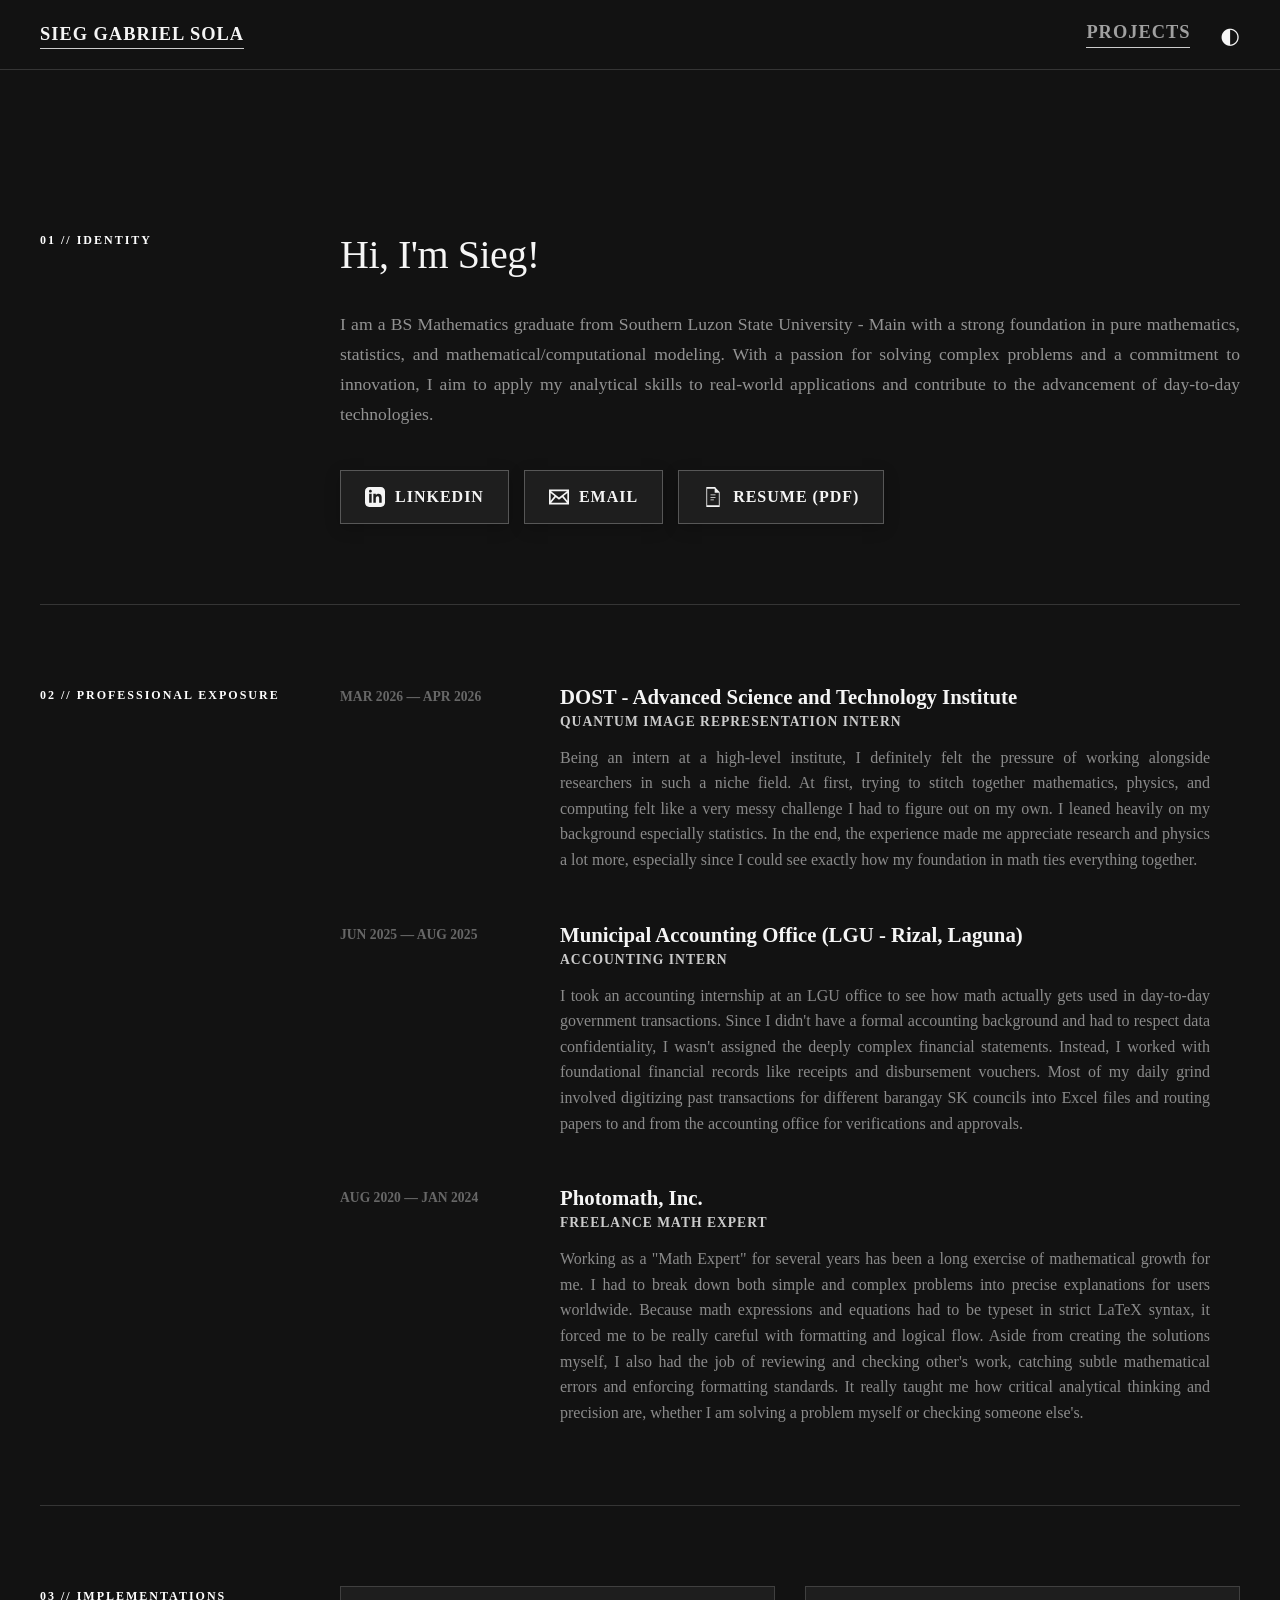
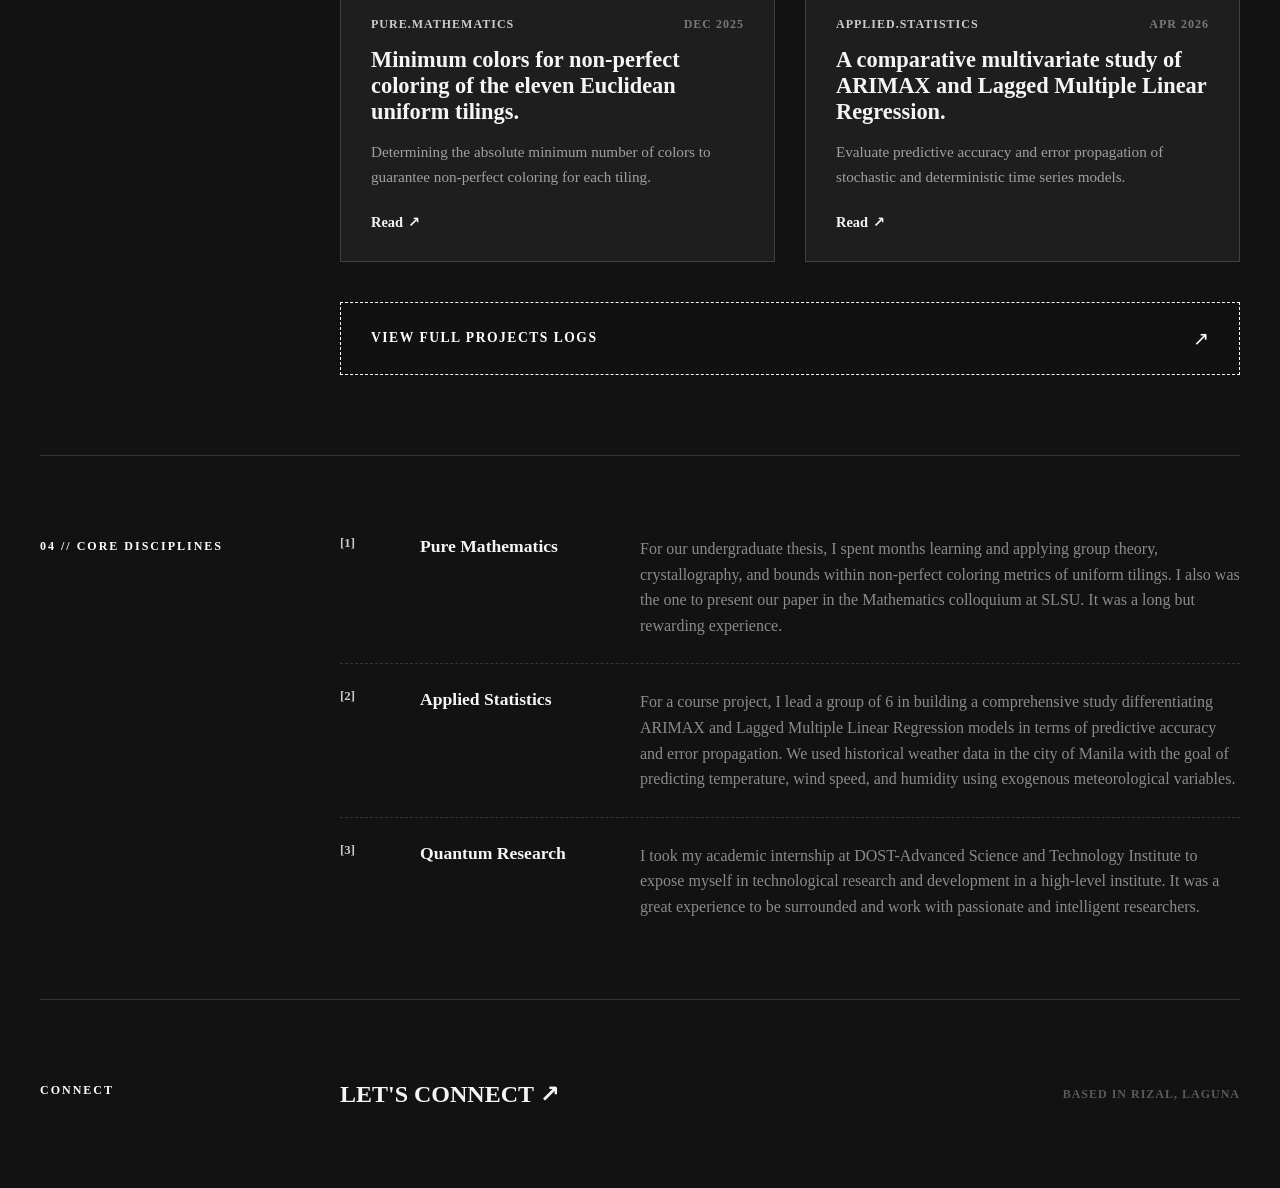
==== commit 48647c13: "subtle errors" ====
--- a/index.html
+++ b/index.html
@@ -1,4 +1,4 @@
-<!DOCTYPE html>
+﻿<!DOCTYPE html>
 <html lang="en">
 
 <head>
@@ -8,7 +8,7 @@
     <link rel="stylesheet" href="style.css?v=2.0">
     <script>
         // Apply theme before paint to avoid flash
-        (function() {
+        (function () {
             var t = localStorage.getItem('theme') || 'dark';
             document.documentElement.setAttribute('data-theme', t);
         })();
@@ -116,7 +116,7 @@
                         <div class="timeline-body">
                             <h3>Municipal Accounting Office (LGU - Rizal, Laguna)</h3>
                             <span class="role-title">ACCOUNTING INTERN</span>
-                            <p>I took accounting internship in an LGU office to see how math actually
+                            <p>I took an accounting internship at an LGU office to see how math actually
                                 gets used in day-to-day government transactions. Since I didn't have a formal
                                 accounting background and had to respect data confidentiality, I wasn't assigned
                                 the deeply complex financial statements. Instead, I worked with foundational financial
@@ -246,7 +246,8 @@
                     <span class="section-index">CONNECT</span>
                 </div>
                 <div class="col-right contact-footer">
-                    <a href="mailto:sieggabrielsola12@gmail.com" class="action-link">LET'S CONNECT <span class="btn-arrow">&#x2197;</span></a>
+                    <a href="mailto:sieggabrielsola12@gmail.com" class="action-link">LET'S CONNECT <span
+                            class="btn-arrow">&#x2197;</span></a>
                     <span class="copyright">BASED IN RIZAL, LAGUNA</span>
                 </div>
             </div>
@@ -276,4 +277,4 @@
     </script>
 </body>
 
-</html>
+</html>
--- a/style.css
+++ b/style.css
@@ -973,8 +973,7 @@
     text-shadow: 0 0 10px rgba(0, 0, 0, 0.25);
 }
 
-.blog-post {
-}
+.blog-post {}
 
 .post-content-expandable {
     display: none;
@@ -1409,24 +1408,4 @@
     .modal-header {
         padding: 12px 18px;
     }
-}
-
-/* Theme Toggle Button */
-.theme-btn {
-    background: none;
-    border: none;
-    color: var(--ink-dark);
-    font-size: 1.4rem;
-    cursor: pointer;
-    margin-left: 30px;
-    display: flex;
-    align-items: center;
-    justify-content: center;
-    transition: transform 0.3s ease, color 0.3s ease;
-    padding: 0;
-}
-
-.theme-btn:hover {
-    transform: rotate(20deg) scale(1.1);
-    color: var(--accent-secondary);
 }
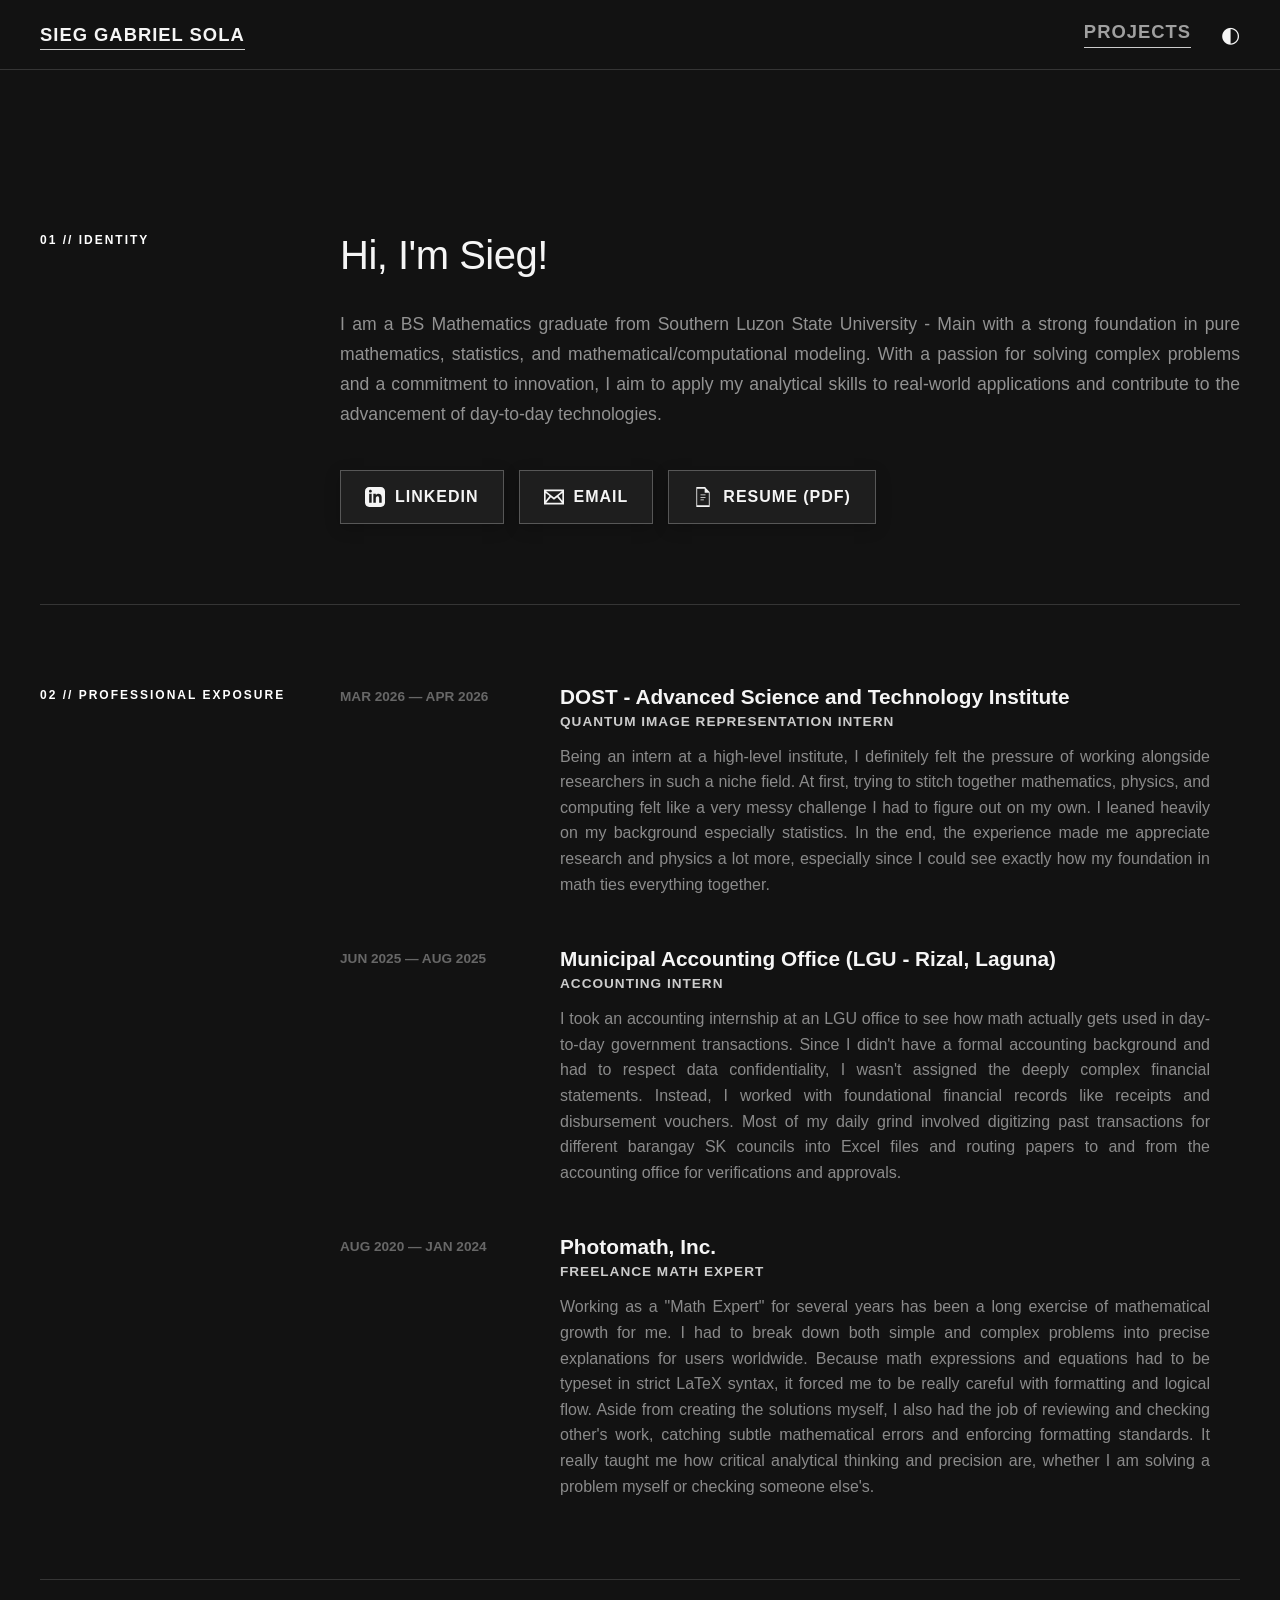
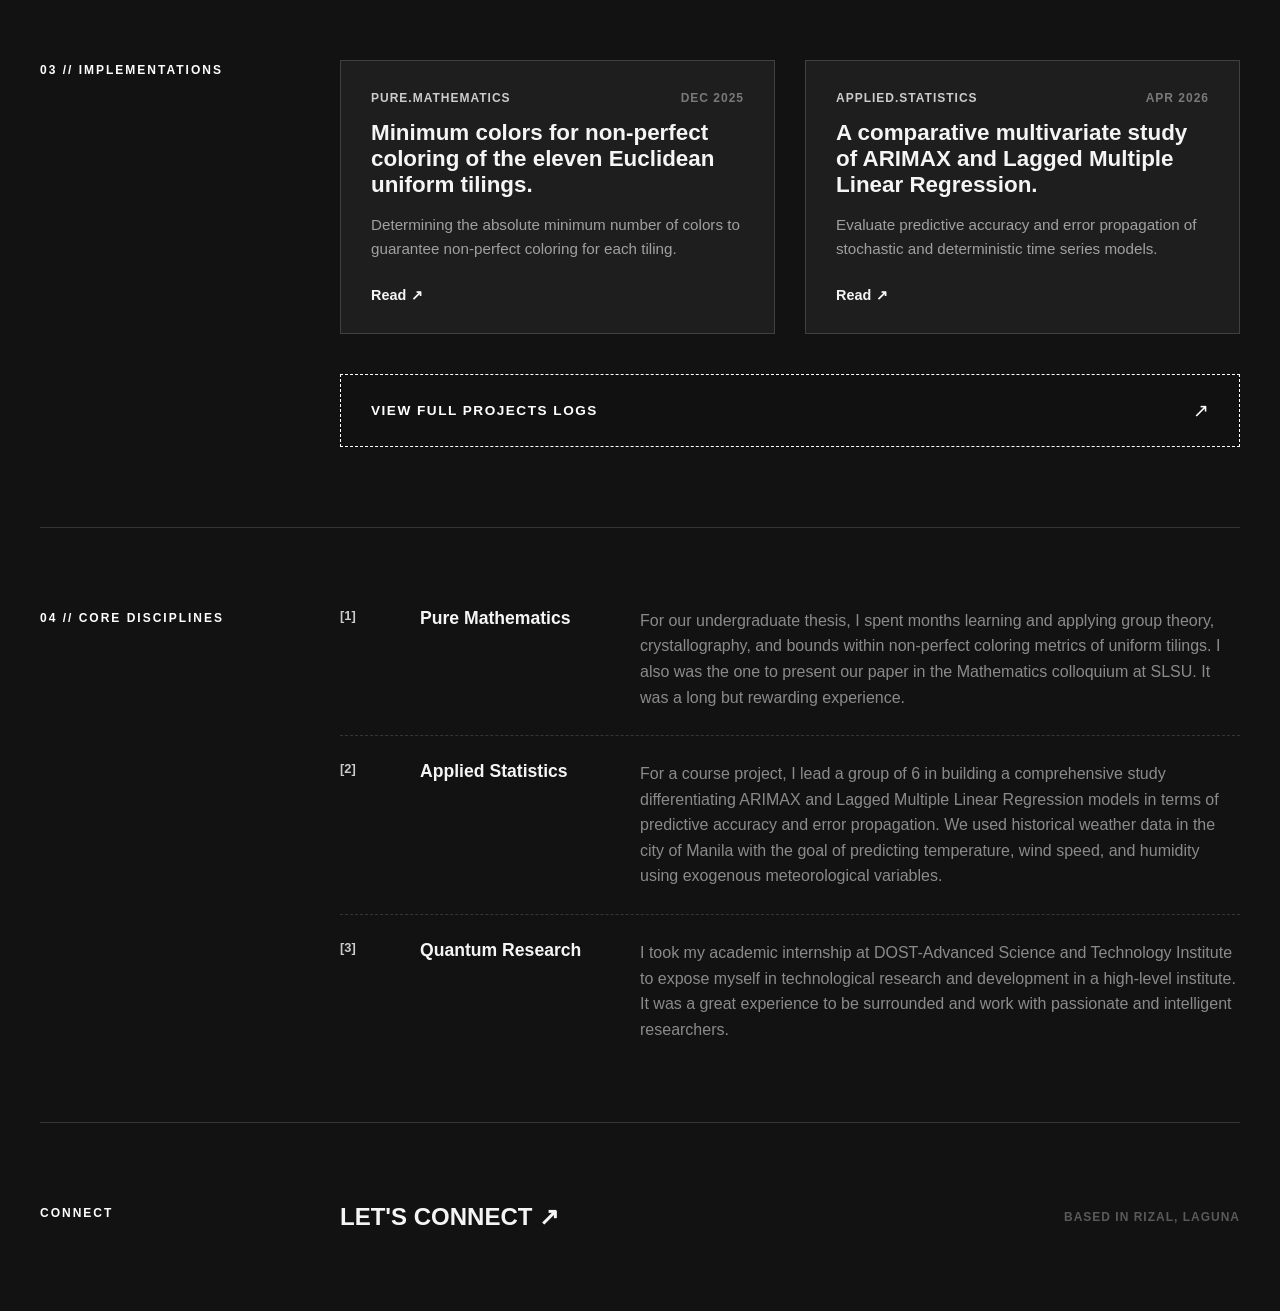
==== commit bf1a1ce4: "Changed font to Segoe UI" ====
--- a/index.html
+++ b/index.html
@@ -1,11 +1,11 @@
-﻿<!DOCTYPE html>
+<!DOCTYPE html>
 <html lang="en">
 
 <head>
     <meta charset="UTF-8">
     <meta name="viewport" content="width=device-width, initial-scale=1.0">
     <title>Sieg Gabriel Sola</title>
-    <link rel="stylesheet" href="style.css?v=2.0">
+    <link rel="stylesheet" href="style.css?v=3.0">
     <script>
         // Apply theme before paint to avoid flash
         (function () {
--- a/style.css
+++ b/style.css
@@ -1,5 +1,3 @@
-@import url('https://fonts.googleapis.com/css2?family=Lora:ital,wght@0,400..700;1,400..700&display=swap');
-
 /* Clean Editorial Structural Palette (Monochrome NYT Theme) */
 :root {
     --canvas: #FFFFFF;
@@ -9,6 +7,7 @@
     --accent-primary: #000000;
     --accent-secondary: #333333;
     --grid-line: rgba(0, 0, 0, 0.1);
+    --font-sans: 'Segoe UI', -apple-system, BlinkMacSystemFont, Roboto, Helvetica, Arial, sans-serif;
 }
 
 [data-theme="dark"] {
@@ -30,7 +29,7 @@
 
 html {
     scroll-behavior: smooth;
-    font-family: Georgia, serif;
+    font-family: var(--font-sans);
     background-color: var(--canvas);
     color: var(--ink-dark);
     scrollbar-color: var(--accent-secondary) var(--canvas);
@@ -58,7 +57,12 @@
     padding-top: 110px;
     background-color: var(--canvas);
     color: var(--ink-dark);
+    font-family: var(--font-sans);
     transition: background-color 0.3s ease, color 0.3s ease;
+}
+
+button, input, select, textarea {
+    font-family: var(--font-sans);
 }
 
 /* Top Opaque Minimal Banner */
@@ -91,7 +95,7 @@
     justify-content: center;
     transition: transform 0.3s ease, color 0.3s ease;
     padding: 0;
-    font-family: system-ui, -apple-system, sans-serif;
+    font-family: var(--font-sans);
 }
 
 .theme-btn:hover {
@@ -120,7 +124,7 @@
 }
 
 .banner-brand {
-    font-family: Georgia, serif;
+    font-family: var(--font-sans);
     font-size: 1.15rem;
     font-weight: 700;
     letter-spacing: 1px;
@@ -144,7 +148,7 @@
 }
 
 .nav-link {
-    font-family: Georgia, serif;
+    font-family: var(--font-sans);
     font-size: 1.15rem;
     font-weight: 700;
     letter-spacing: 1px;
@@ -542,12 +546,12 @@
 
 .project-tag-yellow {
     color: var(--accent-secondary);
-    font-family: Georgia, serif;
+    font-family: var(--font-sans);
 }
 
 .project-tag-green {
     color: var(--accent-primary);
-    font-family: Georgia, serif;
+    font-family: var(--font-sans);
 }
 
 .project-date {
@@ -616,7 +620,7 @@
 }
 
 .btn-arrow {
-    font-family: system-ui, -apple-system, sans-serif;
+    font-family: var(--font-sans);
 }
 
 .big-redirect-btn .btn-arrow {
@@ -639,7 +643,7 @@
 }
 
 .blog-title {
-    font-family: Georgia, serif;
+    font-family: var(--font-sans);
     font-size: 2.2rem;
     font-weight: 600;
     letter-spacing: -0.5px;
@@ -694,7 +698,7 @@
 }
 
 .post-title {
-    font-family: Georgia, serif;
+    font-family: var(--font-sans);
     font-size: 1.8rem;
     font-weight: 600;
     color: var(--ink-dark);
@@ -714,14 +718,14 @@
 }
 
 .post-content h4 {
-    font-family: Georgia, serif;
+    font-family: var(--font-sans);
     font-size: 1.3rem;
     color: var(--ink-dark);
     margin: 30px 0 15px 0;
 }
 
 .post-content code {
-    font-family: Georgia, serif;
+    font-family: var(--font-sans);
     background-color: var(--canvas-card);
     padding: 2px 6px;
     border-radius: 4px;
@@ -824,7 +828,7 @@
 }
 
 .widget-title {
-    font-family: Georgia, serif;
+    font-family: var(--font-sans);
     font-size: 0.85rem;
     font-weight: 700;
     letter-spacing: 1.5px;
@@ -851,14 +855,14 @@
     display: flex;
     align-items: center;
     justify-content: center;
-    font-family: Georgia, serif;
+    font-family: var(--font-sans);
     font-size: 2.2rem;
     color: var(--canvas);
     font-weight: bold;
 }
 
 .profile-name {
-    font-family: Georgia, serif;
+    font-family: var(--font-sans);
     font-size: 1.2rem;
     color: var(--ink-dark);
     margin-bottom: 8px;
@@ -973,8 +977,6 @@
     text-shadow: 0 0 10px rgba(0, 0, 0, 0.25);
 }
 
-.blog-post {}
-
 .post-content-expandable {
     display: none;
     position: relative;
@@ -1010,7 +1012,7 @@
     display: flex;
     align-items: center;
     gap: 10px;
-    font-family: Georgia, serif;
+    font-family: var(--font-sans);
     font-size: 0.85rem;
     font-weight: 700;
     text-transform: uppercase;
@@ -1036,7 +1038,7 @@
 }
 
 .toc-num {
-    font-family: Georgia, serif;
+    font-family: var(--font-sans);
     font-size: 0.72rem;
     opacity: 0.7;
     font-weight: bold;
@@ -1059,7 +1061,7 @@
 }
 
 .abstract-title {
-    font-family: Georgia, serif;
+    font-family: var(--font-sans);
     font-size: 0.85rem;
     font-weight: 700;
     letter-spacing: 2px;
@@ -1076,7 +1078,7 @@
 }
 
 .abstract-coauthors {
-    font-family: Georgia, serif;
+    font-family: var(--font-sans);
     font-size: 0.9rem;
     color: var(--ink-muted);
     margin-top: 15px;
@@ -1160,7 +1162,7 @@
 
 /* Single Figure Layout */
 .project-single-figure {
-    max-width: 800px;
+    max-width: 980px;
     margin: 0 auto 35px auto;
 }
 
@@ -1178,33 +1180,36 @@
 }
 
 .single-figure-card .figure-img-container {
-    aspect-ratio: 16 / 9;
+    width: 100%;
+    height: auto !important;
+    aspect-ratio: auto !important;
     background-color: #ffffff;
-    border: 1px solid rgba(255, 255, 255, 0.1);
+    border: 1px solid rgba(0, 0, 0, 0.08);
     border-radius: 6px;
     overflow: hidden;
     margin-bottom: 12px;
-    display: flex;
-    align-items: center;
-    justify-content: center;
+    display: block;
+    padding: 0;
 }
 
 .single-figure-card .figure-img {
     width: 100%;
-    height: 100%;
+    height: auto !important;
+    max-height: none;
     object-fit: contain;
-    opacity: 0.95;
+    display: block;
+    opacity: 1;
     transition: all 0.3s ease;
 }
 
 .single-figure-card:hover .figure-img {
     opacity: 1;
-    transform: scale(1.01);
+    transform: scale(1.005);
 }
 
 /* Read More Button styling */
 .read-more-btn {
-    font-family: Georgia, serif;
+    font-family: var(--font-sans);
     font-size: 0.85rem;
     font-weight: 700;
     letter-spacing: 1.5px;
@@ -1262,7 +1267,7 @@
     background: rgba(255, 255, 255, 0.95);
     border: 1px solid rgba(0, 0, 0, 0.25);
     color: #122119;
-    font-family: Georgia, serif;
+    font-family: var(--font-sans);
     font-size: 1.1rem;
     font-weight: 700;
     display: flex;
@@ -1343,7 +1348,7 @@
 }
 
 .modal-title {
-    font-family: Georgia, serif;
+    font-family: var(--font-sans);
     font-size: 1.1rem;
     font-weight: 600;
     letter-spacing: 1px;
@@ -1365,7 +1370,7 @@
 }
 
 .modal-close-btn {
-    font-family: Georgia, serif;
+    font-family: var(--font-sans);
     font-size: 0.8rem;
     font-weight: 700;
     letter-spacing: 1.5px;
@@ -1408,4 +1413,135 @@
     .modal-header {
         padding: 12px 18px;
     }
+}
+
+/* ==========================================================================
+   Projects Archive Subsections & Data Science Directory
+   ========================================================================== */
+.post-tag-green {
+    color: var(--accent-primary);
+    font-family: var(--font-sans);
+}
+
+.post-tag-yellow {
+    color: var(--accent-secondary);
+    font-family: var(--font-sans);
+}
+
+.projects-subsection {
+    margin-bottom: 70px;
+}
+
+.projects-subsection:last-child {
+    margin-bottom: 20px;
+}
+
+.subsection-header {
+    display: flex;
+    align-items: baseline;
+    justify-content: space-between;
+    padding-bottom: 14px;
+    border-bottom: 1.5px solid var(--accent-primary);
+    margin-bottom: 15px;
+}
+
+.subsection-title-wrap {
+    display: flex;
+    align-items: baseline;
+    gap: 12px;
+}
+
+.subsection-num {
+    font-family: var(--font-sans);
+    font-size: 0.85rem;
+    font-weight: 700;
+    letter-spacing: 2px;
+    color: var(--accent-secondary);
+}
+
+.subsection-title {
+    font-family: var(--font-sans);
+    font-size: 1.35rem;
+    font-weight: 700;
+    letter-spacing: 1.5px;
+    text-transform: uppercase;
+    color: var(--ink-dark);
+    margin: 0;
+}
+
+/* Data Science Repository List */
+.data-science-list {
+    list-style: none;
+    padding: 0;
+    margin: 0;
+    display: flex;
+    flex-direction: column;
+}
+
+.data-science-item {
+    border-bottom: 1px solid var(--grid-line);
+    padding: 24px 0;
+    transition: all 0.3s ease;
+}
+
+.data-science-item:first-child {
+    padding-top: 15px;
+}
+
+.data-science-link {
+    display: block;
+    text-decoration: none;
+    color: inherit;
+    cursor: pointer;
+}
+
+.data-science-title-wrap {
+    display: flex;
+    align-items: center;
+    justify-content: space-between;
+    gap: 20px;
+    margin-top: 4px;
+}
+
+.data-science-title {
+    font-family: var(--font-sans);
+    font-size: 1.7rem;
+    font-weight: 600;
+    color: var(--ink-dark);
+    line-height: 1.3;
+    margin: 0;
+    transition: color 0.25s ease, text-shadow 0.25s ease;
+}
+
+.data-science-arrow {
+    font-family: var(--font-sans);
+    font-size: 1.35rem;
+    color: var(--accent-secondary);
+    display: inline-block;
+    transition: transform 0.25s ease, color 0.25s ease;
+    flex-shrink: 0;
+}
+
+.data-science-link:hover .data-science-title {
+    color: var(--accent-primary);
+    text-shadow: 0 0 10px rgba(0, 0, 0, 0.25);
+}
+
+.data-science-link:hover .data-science-arrow {
+    color: var(--accent-primary);
+    transform: translate(4px, -4px);
+}
+
+@media (max-width: 768px) {
+    .projects-subsection {
+        margin-bottom: 50px;
+    }
+
+    .subsection-title {
+        font-size: 1.15rem;
+    }
+
+    .data-science-title {
+        font-size: 1.35rem;
+    }
 }
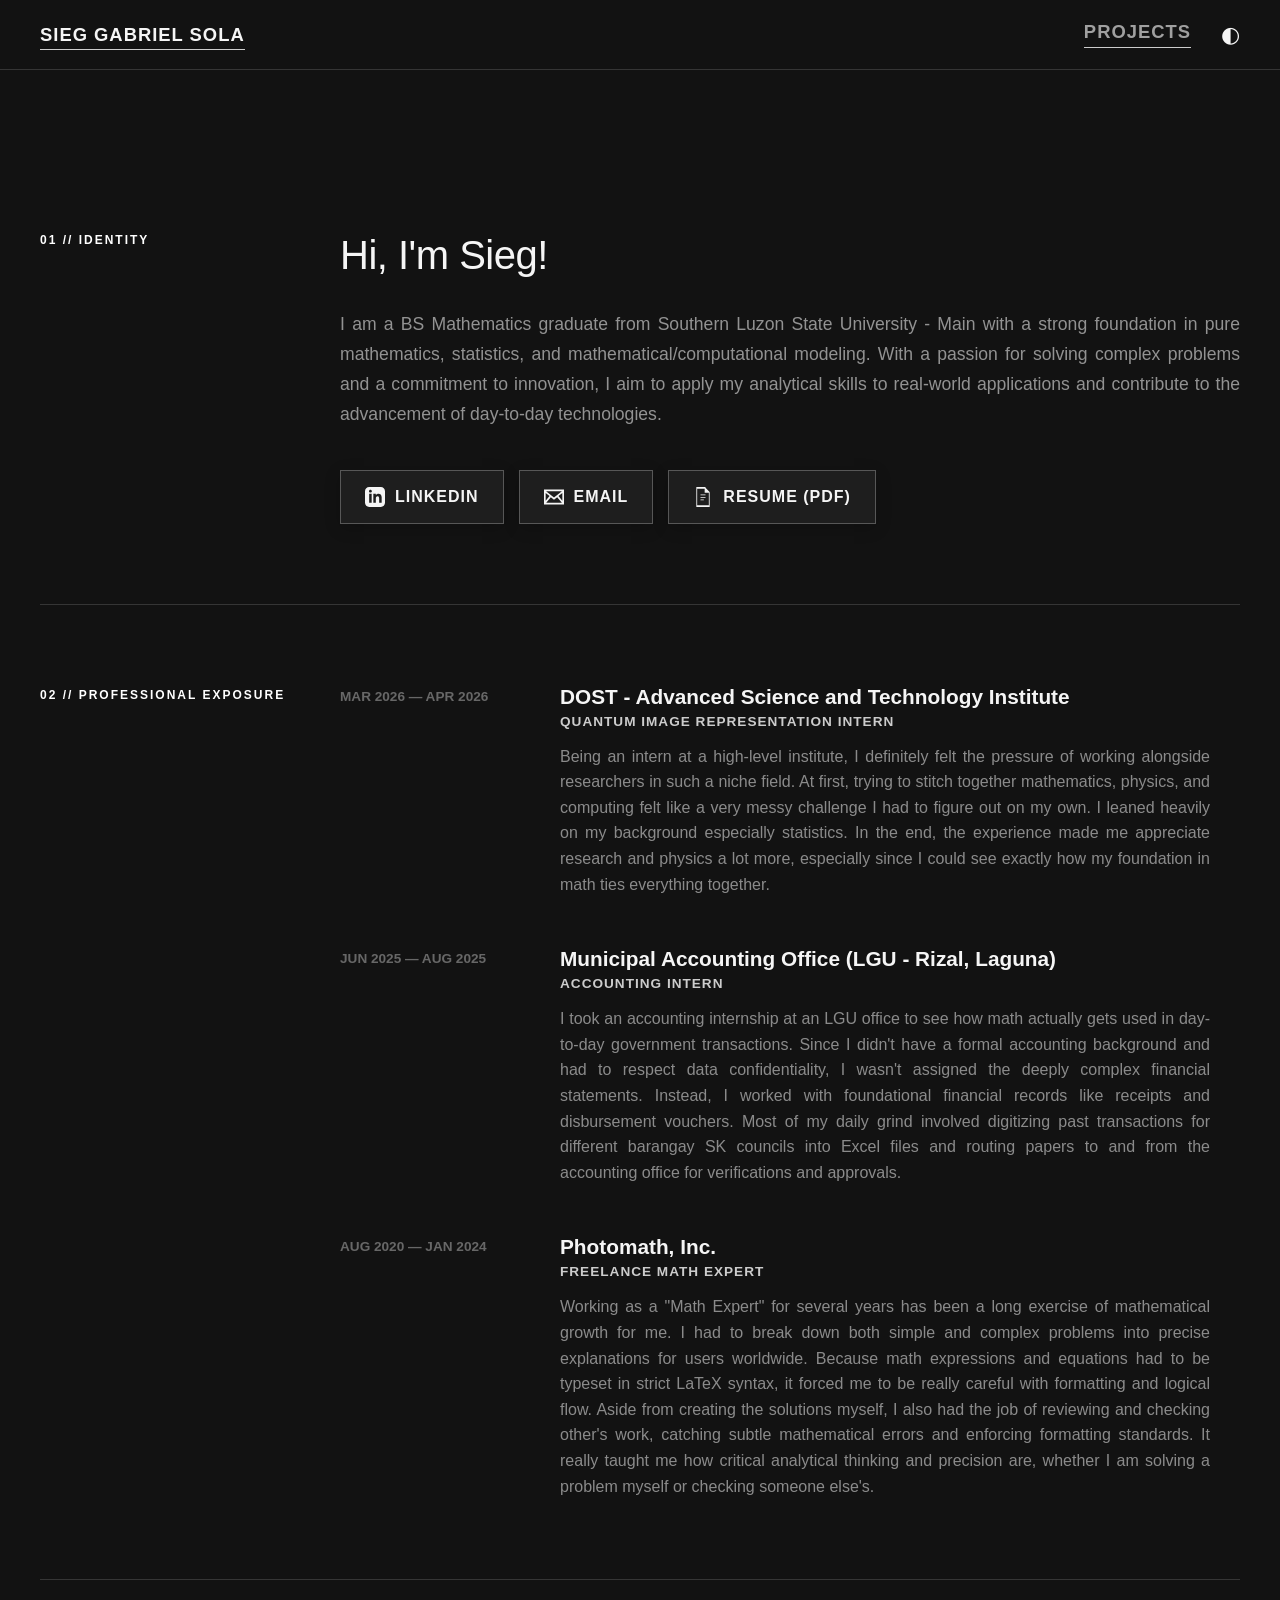
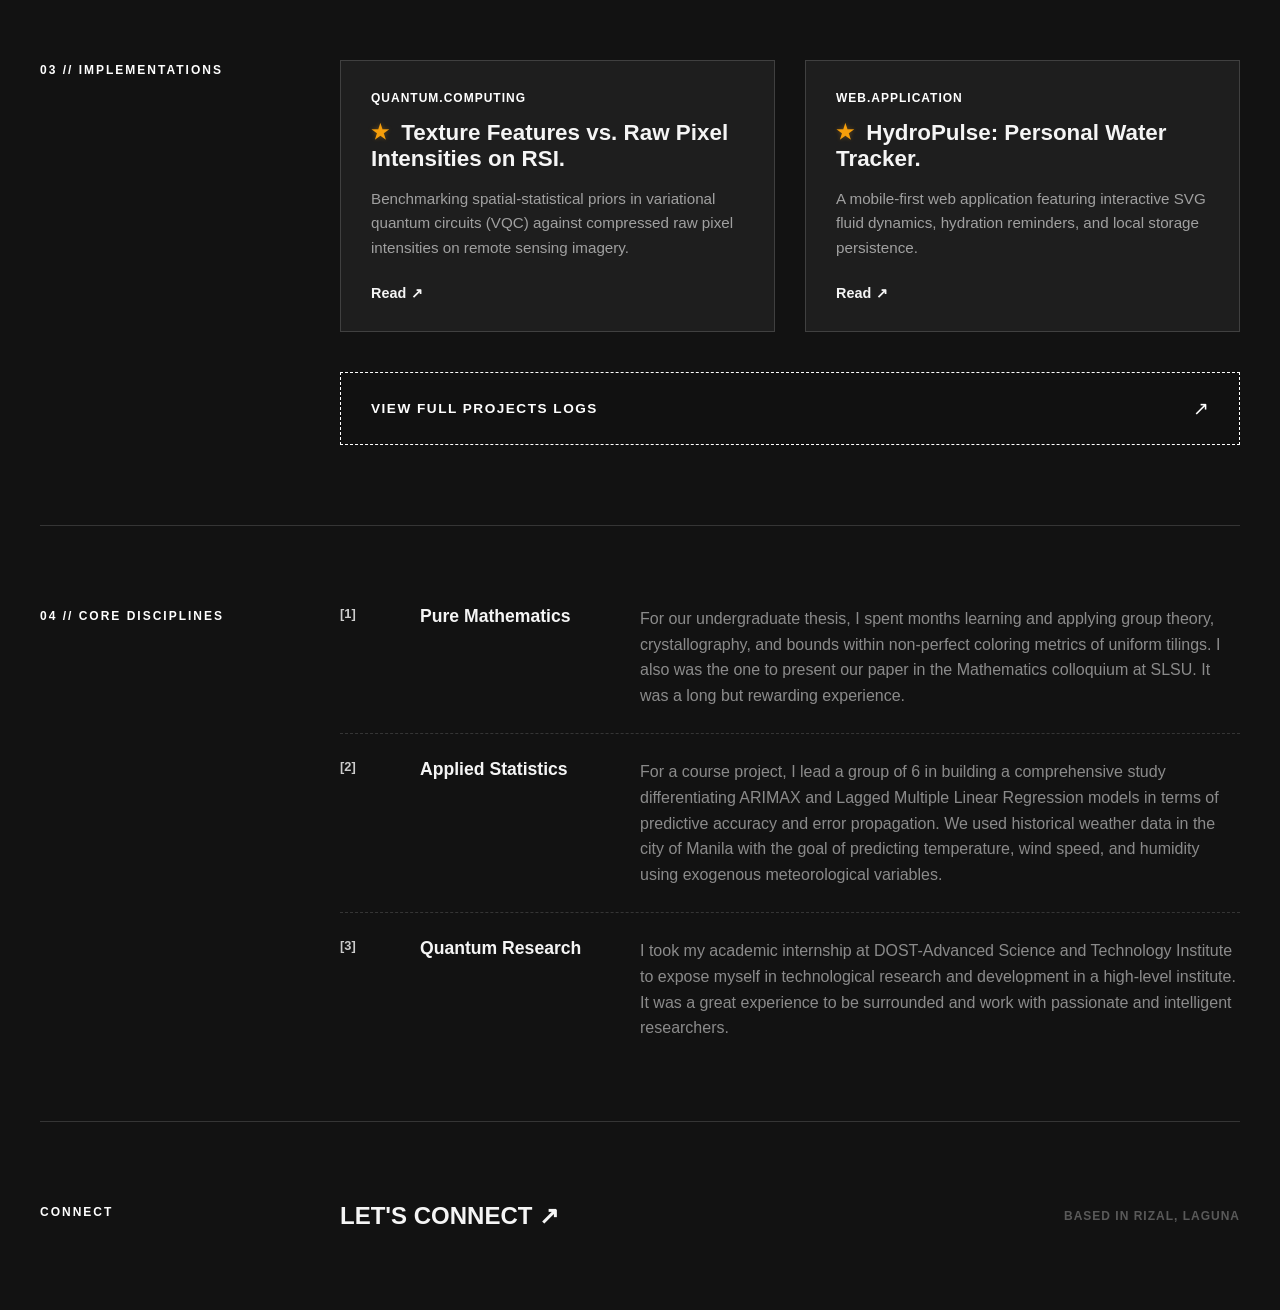
==== commit 87f392bc: "Update" ====
--- a/index.html
+++ b/index.html
@@ -5,7 +5,7 @@
     <meta charset="UTF-8">
     <meta name="viewport" content="width=device-width, initial-scale=1.0">
     <title>Sieg Gabriel Sola</title>
-    <link rel="stylesheet" href="style.css?v=3.0">
+    <link rel="stylesheet" href="style.css?v=3.1">
     <script>
         // Apply theme before paint to avoid flash
         (function () {
@@ -161,27 +161,21 @@
                 </div>
                 <div class="col-right">
                     <div class="projects-hook-container">
-                        <a href="projects.html#tiling" class="project-hook-item">
+                        <a href="projects.html#quantum-rsi" class="project-hook-item">
                             <div class="project-header">
-                                <span class="project-tag-yellow">PURE.MATHEMATICS</span>
-                                <span class="project-date">DEC 2025</span>
-                            </div>
-                            <h3 class="project-title">Minimum colors for non-perfect coloring of the eleven Euclidean
-                                uniform tilings.</h3>
-                            <p class="project-summary">Determining the absolute minimum number of colors to guarantee
-                                non-perfect coloring for each tiling.</p>
+                                <span class="project-tag-green">QUANTUM.COMPUTING</span>
+                            </div>
+                            <h3 class="project-title"><span class="top-star" title="Top Project">&#9733;</span> Texture Features vs. Raw Pixel Intensities on RSI.</h3>
+                            <p class="project-summary">Benchmarking spatial-statistical priors in variational quantum circuits (VQC) against compressed raw pixel intensities on remote sensing imagery.</p>
                             <span class="project-explore-link">Read <span class="btn-arrow">&#x2197;</span></span>
                         </a>
 
-                        <a href="projects.html#weather" class="project-hook-item">
+                        <a href="projects.html#water-tracker" class="project-hook-item">
                             <div class="project-header">
-                                <span class="project-tag-yellow">APPLIED.STATISTICS</span>
-                                <span class="project-date">APR 2026</span>
-                            </div>
-                            <h3 class="project-title">A comparative multivariate study of ARIMAX and Lagged Multiple
-                                Linear Regression.</h3>
-                            <p class="project-summary">Evaluate predictive accuracy and error propagation of stochastic
-                                and deterministic time series models.</p>
+                                <span class="project-tag-green">WEB.APPLICATION</span>
+                            </div>
+                            <h3 class="project-title"><span class="top-star" title="Top Project">&#9733;</span> HydroPulse: Personal Water Tracker.</h3>
+                            <p class="project-summary">A mobile-first web application featuring interactive SVG fluid dynamics, hydration reminders, and local storage persistence.</p>
                             <span class="project-explore-link">Read <span class="btn-arrow">&#x2197;</span></span>
                         </a>
                     </div>
--- a/style.css
+++ b/style.css
@@ -1205,6 +1205,52 @@
 .single-figure-card:hover .figure-img {
     opacity: 1;
     transform: scale(1.005);
+}
+
+/* Top Project Star Marker */
+.top-star {
+    color: #f59e0b;
+    font-size: 0.9em;
+    margin-right: 6px;
+    display: inline-block;
+    vertical-align: 1px;
+    filter: drop-shadow(0 0 2px rgba(245, 158, 11, 0.35));
+    transition: transform 0.2s ease;
+}
+
+.post-clickable-title:hover .top-star,
+.project-hook-item:hover .top-star {
+    transform: scale(1.2) rotate(6deg);
+}
+
+/* Mobile Mockup Figure Variant */
+.figure-mobile-wrap {
+    max-width: 380px !important;
+    margin: 0 auto 35px auto;
+}
+
+.mobile-mockup-card {
+    text-align: center;
+}
+
+.mobile-mockup-card .figure-img-container {
+    background-color: #f0f7ff !important;
+    display: flex !important;
+    justify-content: center !important;
+    align-items: center !important;
+    border-radius: 12px;
+    overflow: hidden;
+    padding: 14px 0 !important;
+    border: 1px solid rgba(2, 132, 199, 0.18);
+}
+
+.mobile-mockup-card .figure-img {
+    max-height: 580px !important;
+    width: auto !important;
+    max-width: 90% !important;
+    object-fit: contain;
+    border-radius: 8px;
+    box-shadow: 0 6px 20px rgba(0, 0, 0, 0.08);
 }
 
 /* Read More Button styling */
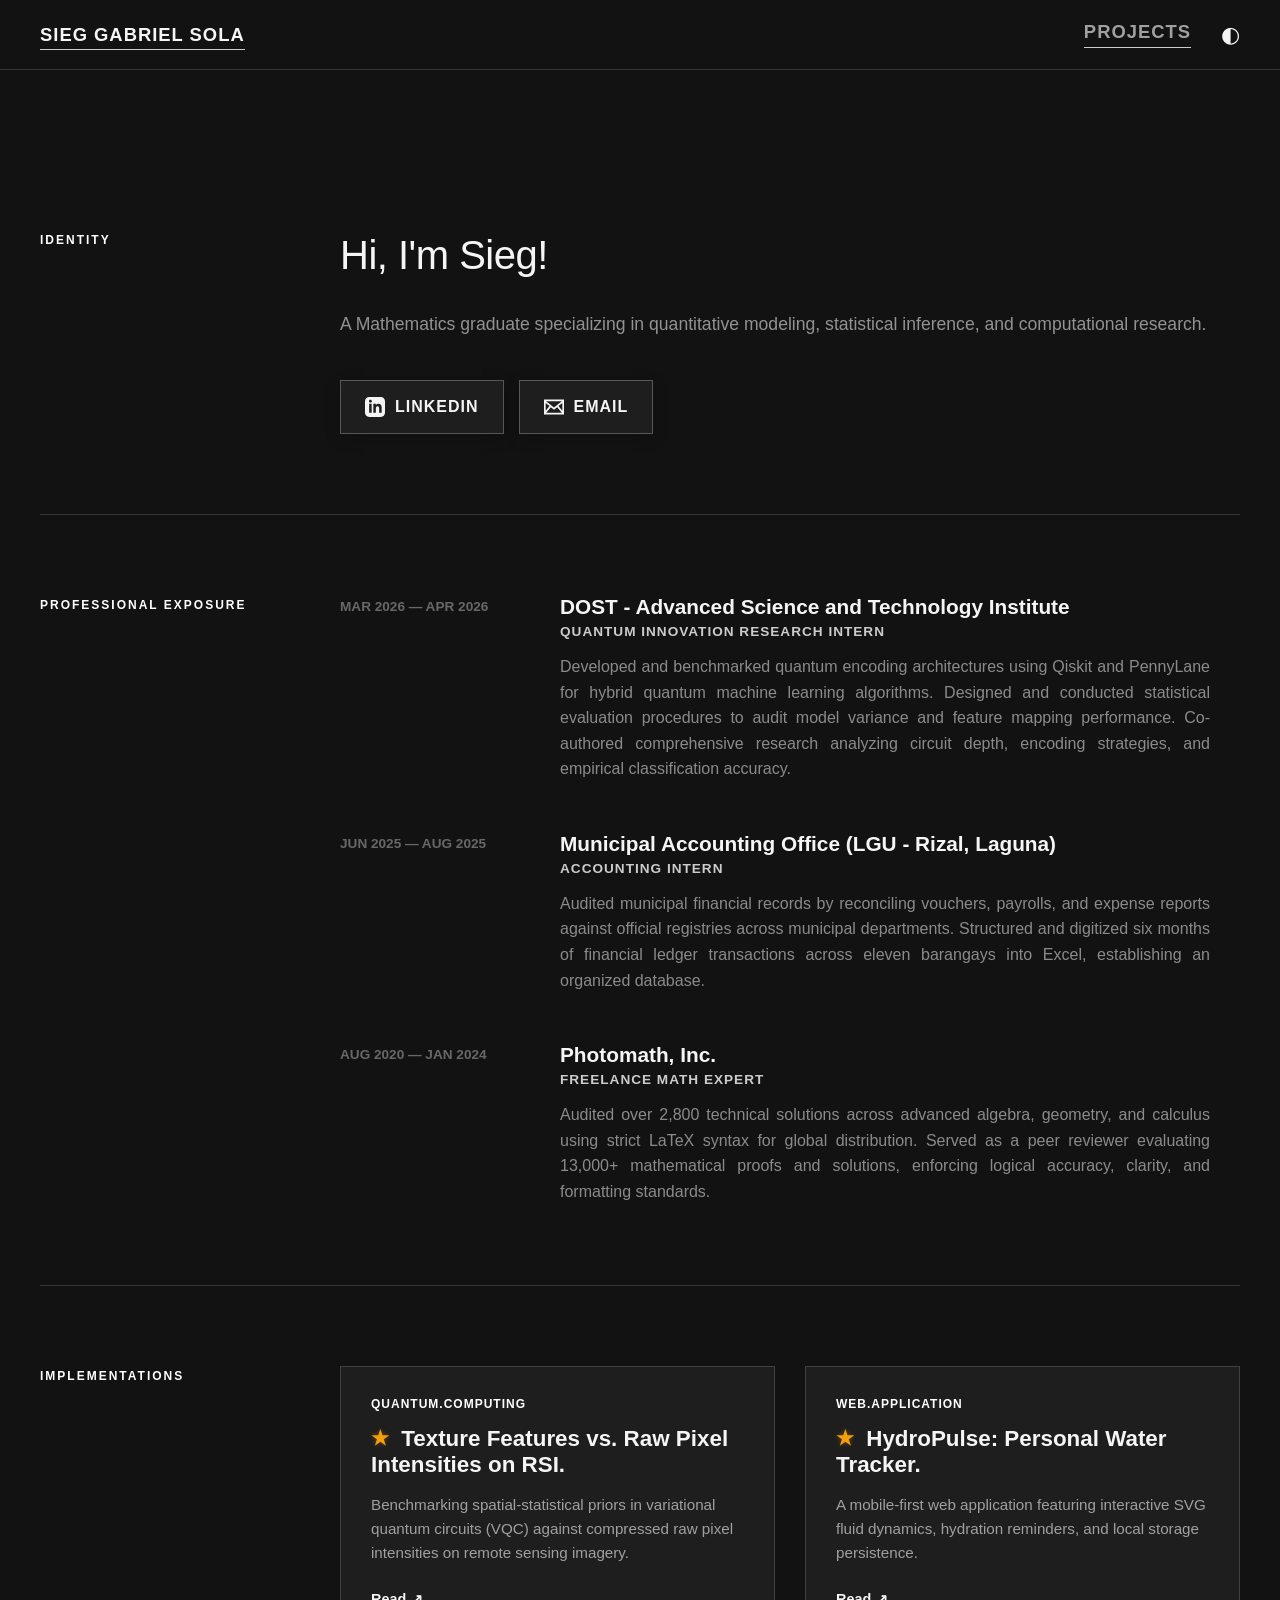
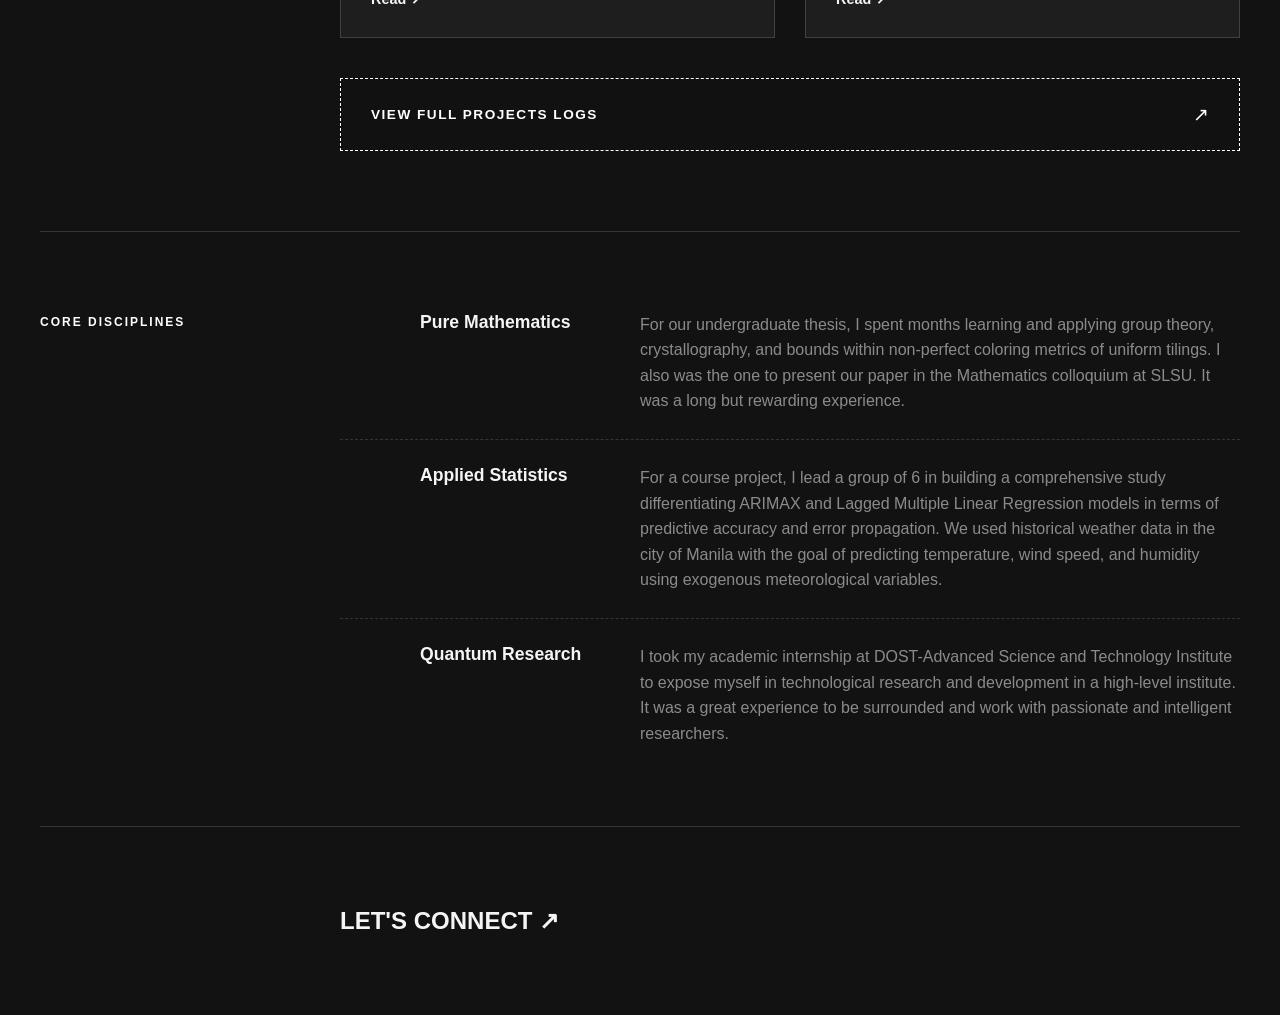
==== commit f583138d: "Removed resume button and removed redundant fillers." ====
--- a/index.html
+++ b/index.html
@@ -35,7 +35,7 @@
         <section class="intro-block">
             <div class="intro-grid">
                 <div class="col-left">
-                    <span class="section-index">01 // IDENTITY</span>
+                    <span class="section-index">IDENTITY</span>
                 </div>
                 <div class="col-right">
                     <div class="identity-content">
@@ -45,12 +45,8 @@
                                     Hi, I'm Sieg!
                                 </h1>
                                 <p class="hero-subtext">
-                                    I am a BS Mathematics graduate from Southern Luzon State University - Main with a
-                                    strong foundation in pure mathematics, statistics, and mathematical/computational
-                                    modeling.
-                                    With a passion for solving complex problems and a commitment to innovation,
-                                    I aim to apply my analytical skills to real-world applications and contribute
-                                    to the advancement of day-to-day technologies.
+                                    A Mathematics graduate specializing in quantitative modeling, statistical inference,
+                                    and computational research.
                                 </p>
                             </div>
                             <div class="hero-action-links">
@@ -71,14 +67,14 @@
                                     </svg>
                                     Email
                                 </a>
-                                <a href="Sieg Gabriel Sola Resume.pdf" target="_blank" class="hero-btn">
+                                <!--<a href="Sieg Gabriel Sola Resume.pdf" target="_blank" class="hero-btn">
                                     <svg xmlns="http://www.w3.org/2000/svg" width="20" height="20" viewBox="0 0 24 24"
                                         fill="currentColor">
                                         <path
                                             d="M14 2v5h5v15h-14v-20h9zm1-2h-11v24h16v-18l-5-5zm-2 16h-4v-1h4v1zm2-3h-6v-1h6v1zm0-3h-6v-1h6v1z" />
                                     </svg>
-                                    Resume (PDF)
-                                </a>
+                                    Resume (PDF) 
+                                </a>-->
                             </div>
                         </div>
                     </div>
@@ -90,7 +86,7 @@
         <section class="grid-section">
             <div class="section-row">
                 <div class="col-left">
-                    <span class="section-index">02 // PROFESSIONAL EXPOSURE</span>
+                    <span class="section-index">PROFESSIONAL EXPOSURE</span>
                 </div>
                 <div class="col-right">
 
@@ -98,15 +94,12 @@
                         <div class="timeline-meta">MAR 2026 &mdash; APR 2026</div>
                         <div class="timeline-body">
                             <h3>DOST - Advanced Science and Technology Institute</h3>
-                            <span class="role-title">Quantum Image Representation Intern</span>
-                            <p>Being an intern at a high-level institute, I definitely felt the
-                                pressure of working alongside researchers in such a niche field.
-                                At first, trying to stitch together mathematics, physics, and computing
-                                felt like a very messy challenge I had to figure out on my own.
-                                I leaned heavily on my background especially statistics. In the end,
-                                the experience made me appreciate research and physics a lot more,
-                                especially since I could see exactly how my foundation in math ties
-                                everything together.
+                            <span class="role-title">Quantum Innovation Research Intern</span>
+                            <p>Developed and benchmarked quantum encoding architectures using Qiskit and PennyLane for
+                                hybrid quantum machine learning algorithms. Designed and conducted statistical
+                                evaluation procedures to audit model variance and feature mapping performance.
+                                Co-authored comprehensive research analyzing circuit depth, encoding strategies, and
+                                empirical classification accuracy.
                             </p>
                         </div>
                     </div>
@@ -116,14 +109,10 @@
                         <div class="timeline-body">
                             <h3>Municipal Accounting Office (LGU - Rizal, Laguna)</h3>
                             <span class="role-title">ACCOUNTING INTERN</span>
-                            <p>I took an accounting internship at an LGU office to see how math actually
-                                gets used in day-to-day government transactions. Since I didn't have a formal
-                                accounting background and had to respect data confidentiality, I wasn't assigned
-                                the deeply complex financial statements. Instead, I worked with foundational financial
-                                records
-                                like receipts and disbursement vouchers. Most of my daily grind involved digitizing
-                                past transactions for different barangay SK councils into Excel files and routing
-                                papers to and from the accounting office for verifications and approvals.
+                            <p>Audited municipal financial records by reconciling vouchers, payrolls, and expense
+                                reports against official registries across municipal departments. Structured and
+                                digitized six months of financial ledger transactions across eleven barangays into
+                                Excel, establishing an organized database.
                             </p>
                         </div>
                     </div>
@@ -133,18 +122,10 @@
                         <div class="timeline-body">
                             <h3>Photomath, Inc.</h3>
                             <span class="role-title">FREELANCE MATH EXPERT</span>
-                            <p>Working as a "Math Expert" for several years has been a long exercise of mathematical
-                                growth for me. I had to break down both simple and complex problems into precise
-                                explanations for users worldwide. Because math expressions and equations had to be
-                                typeset in
-                                strict LaTeX syntax, it forced me to be really careful with formatting and logical flow.
-                                Aside
-                                from creating the solutions myself, I also had the job of reviewing and checking other's
-                                work, catching subtle mathematical errors and enforcing formatting standards. It really
-                                taught me how
-                                critical analytical thinking and precision are, whether I am solving a problem myself or
-                                checking
-                                someone else's.
+                            <p>Audited over 2,800 technical solutions across advanced algebra, geometry, and calculus
+                                using strict LaTeX syntax for global distribution. Served as a peer reviewer evaluating
+                                13,000+ mathematical proofs and solutions, enforcing logical accuracy, clarity, and
+                                formatting standards.
                             </p>
                         </div>
                     </div>
@@ -157,7 +138,7 @@
         <section class="grid-section" id="projects-hook">
             <div class="section-row">
                 <div class="col-left">
-                    <span class="section-index">03 // IMPLEMENTATIONS</span>
+                    <span class="section-index">IMPLEMENTATIONS</span>
                 </div>
                 <div class="col-right">
                     <div class="projects-hook-container">
@@ -165,8 +146,10 @@
                             <div class="project-header">
                                 <span class="project-tag-green">QUANTUM.COMPUTING</span>
                             </div>
-                            <h3 class="project-title"><span class="top-star" title="Top Project">&#9733;</span> Texture Features vs. Raw Pixel Intensities on RSI.</h3>
-                            <p class="project-summary">Benchmarking spatial-statistical priors in variational quantum circuits (VQC) against compressed raw pixel intensities on remote sensing imagery.</p>
+                            <h3 class="project-title"><span class="top-star" title="Top Project">&#9733;</span> Texture
+                                Features vs. Raw Pixel Intensities on RSI.</h3>
+                            <p class="project-summary">Benchmarking spatial-statistical priors in variational quantum
+                                circuits (VQC) against compressed raw pixel intensities on remote sensing imagery.</p>
                             <span class="project-explore-link">Read <span class="btn-arrow">&#x2197;</span></span>
                         </a>
 
@@ -174,8 +157,10 @@
                             <div class="project-header">
                                 <span class="project-tag-green">WEB.APPLICATION</span>
                             </div>
-                            <h3 class="project-title"><span class="top-star" title="Top Project">&#9733;</span> HydroPulse: Personal Water Tracker.</h3>
-                            <p class="project-summary">A mobile-first web application featuring interactive SVG fluid dynamics, hydration reminders, and local storage persistence.</p>
+                            <h3 class="project-title"><span class="top-star" title="Top Project">&#9733;</span>
+                                HydroPulse: Personal Water Tracker.</h3>
+                            <p class="project-summary">A mobile-first web application featuring interactive SVG fluid
+                                dynamics, hydration reminders, and local storage persistence.</p>
                             <span class="project-explore-link">Read <span class="btn-arrow">&#x2197;</span></span>
                         </a>
                     </div>
@@ -194,12 +179,12 @@
         <section class="grid-section">
             <div class="section-row">
                 <div class="col-left">
-                    <span class="section-index">04 // CORE DISCIPLINES</span>
+                    <span class="section-index">CORE DISCIPLINES</span>
                 </div>
                 <div class="col-right">
                     <div class="metrics-container">
                         <div class="metric-row">
-                            <span class="metric-num">[1]</span>
+                            <span class="metric-num"></span>
                             <span class="metric-label">Pure Mathematics</span>
                             <p class="metric-desc">For our undergraduate thesis, I spent months learning and applying
                                 group theory, crystallography, and bounds within
@@ -208,7 +193,7 @@
                             </p>
                         </div>
                         <div class="metric-row">
-                            <span class="metric-num">[2]</span>
+                            <span class="metric-num"></span>
                             <span class="metric-label">Applied Statistics</span>
                             <p class="metric-desc">For a course project, I lead a group of 6 in building a comprehensive
                                 study differentiating ARIMAX and Lagged Multiple Linear Regression models in terms of
@@ -220,7 +205,7 @@
                             </p>
                         </div>
                         <div class="metric-row">
-                            <span class="metric-num">[3]</span>
+                            <span class="metric-num"></span>
                             <span class="metric-label">Quantum Research</span>
                             <p class="metric-desc">I took my academic internship at DOST-Advanced Science and
                                 Technology Institute to expose myself in technological research and development
@@ -237,12 +222,12 @@
         <footer class="site-footer">
             <div class="footer-grid">
                 <div class="col-left">
-                    <span class="section-index">CONNECT</span>
+                    <span class="section-index"></span>
                 </div>
                 <div class="col-right contact-footer">
                     <a href="mailto:sieggabrielsola12@gmail.com" class="action-link">LET'S CONNECT <span
                             class="btn-arrow">&#x2197;</span></a>
-                    <span class="copyright">BASED IN RIZAL, LAGUNA</span>
+                    <span class="copyright"></span>
                 </div>
             </div>
         </footer>
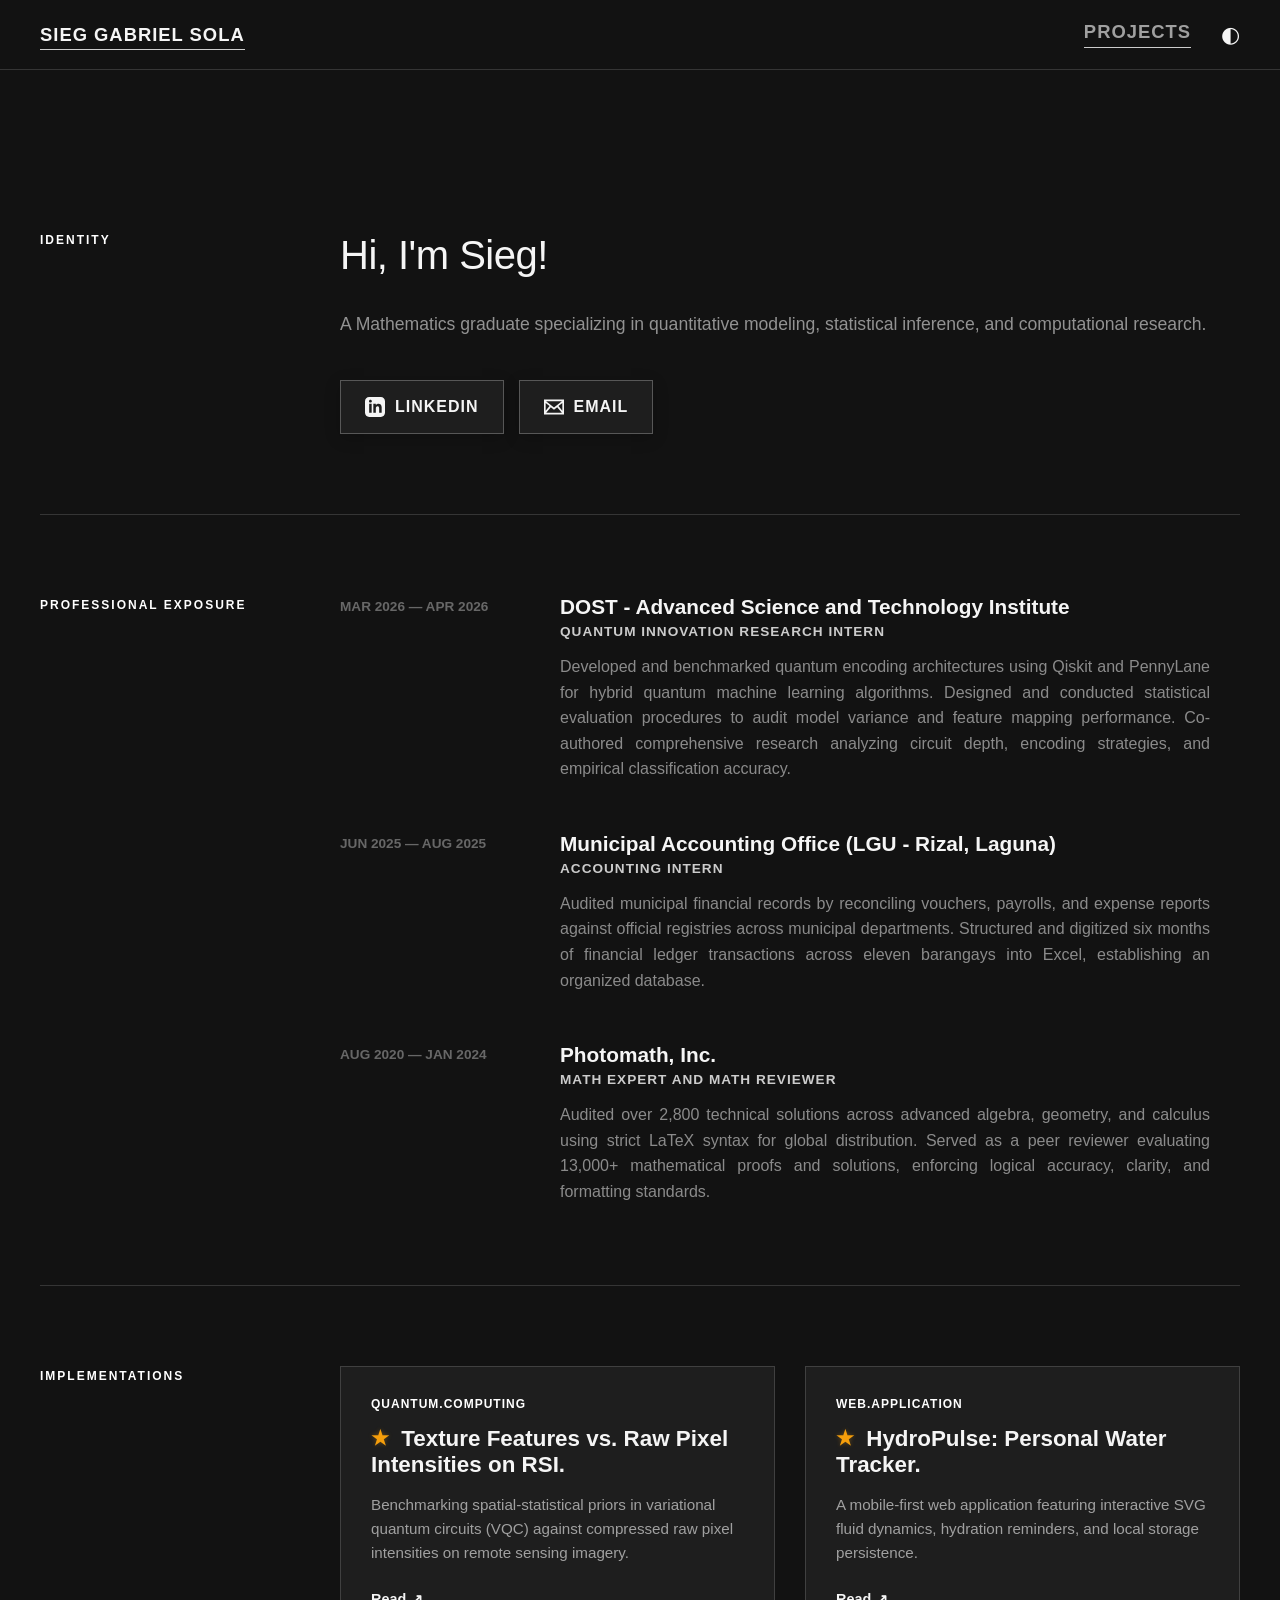
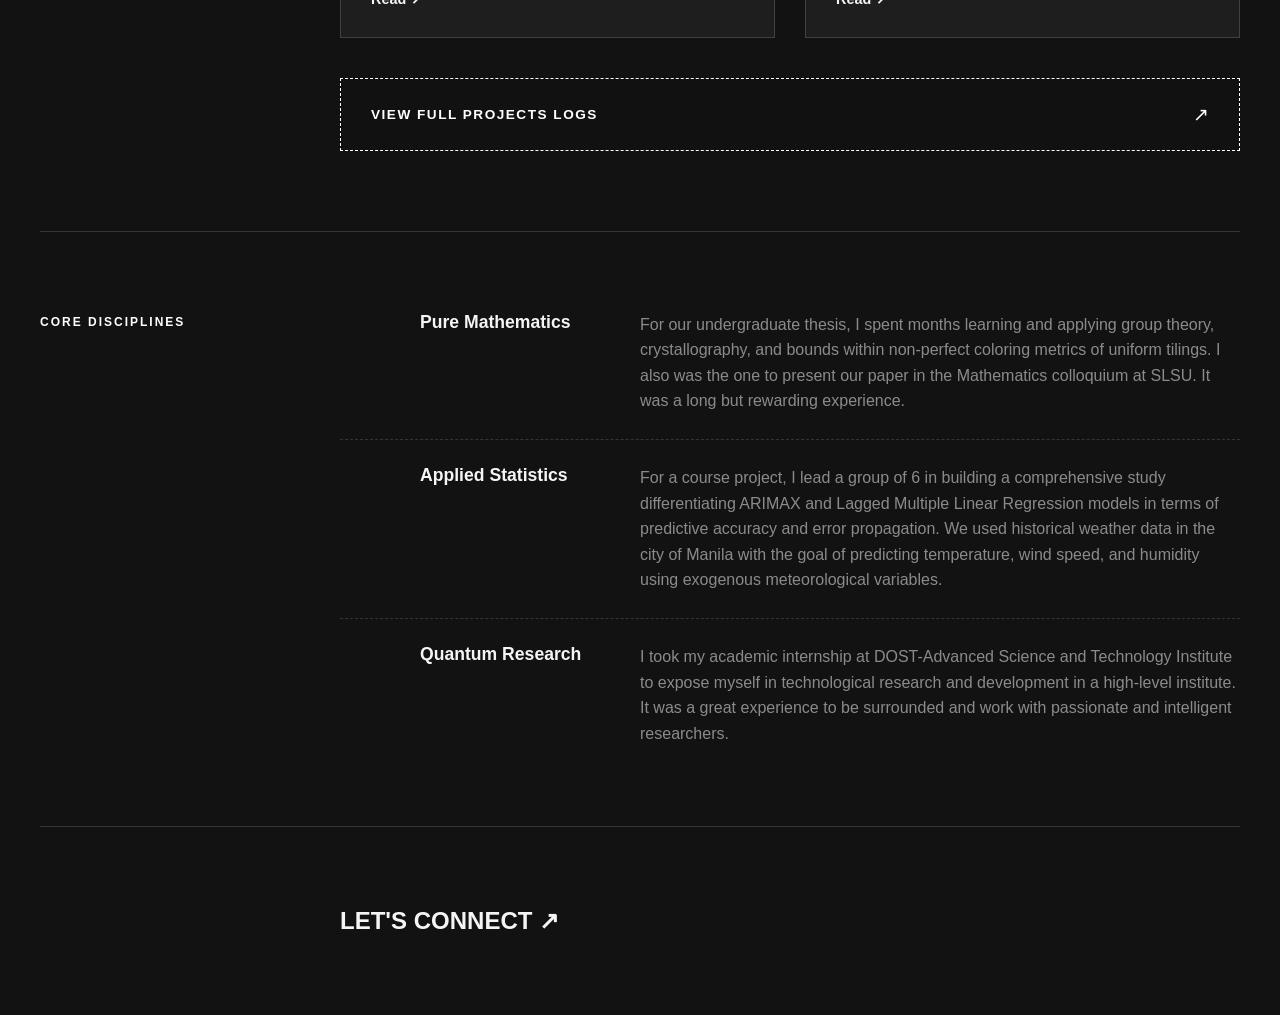
==== commit 546a13fe: "fix: update role title for Photomath experience in index.html" ====
--- a/index.html
+++ b/index.html
@@ -121,7 +121,7 @@
                         <div class="timeline-meta">AUG 2020 &mdash; JAN 2024</div>
                         <div class="timeline-body">
                             <h3>Photomath, Inc.</h3>
-                            <span class="role-title">FREELANCE MATH EXPERT</span>
+                            <span class="role-title">MATH EXPERT AND MATH REVIEWER</span>
                             <p>Audited over 2,800 technical solutions across advanced algebra, geometry, and calculus
                                 using strict LaTeX syntax for global distribution. Served as a peer reviewer evaluating
                                 13,000+ mathematical proofs and solutions, enforcing logical accuracy, clarity, and
